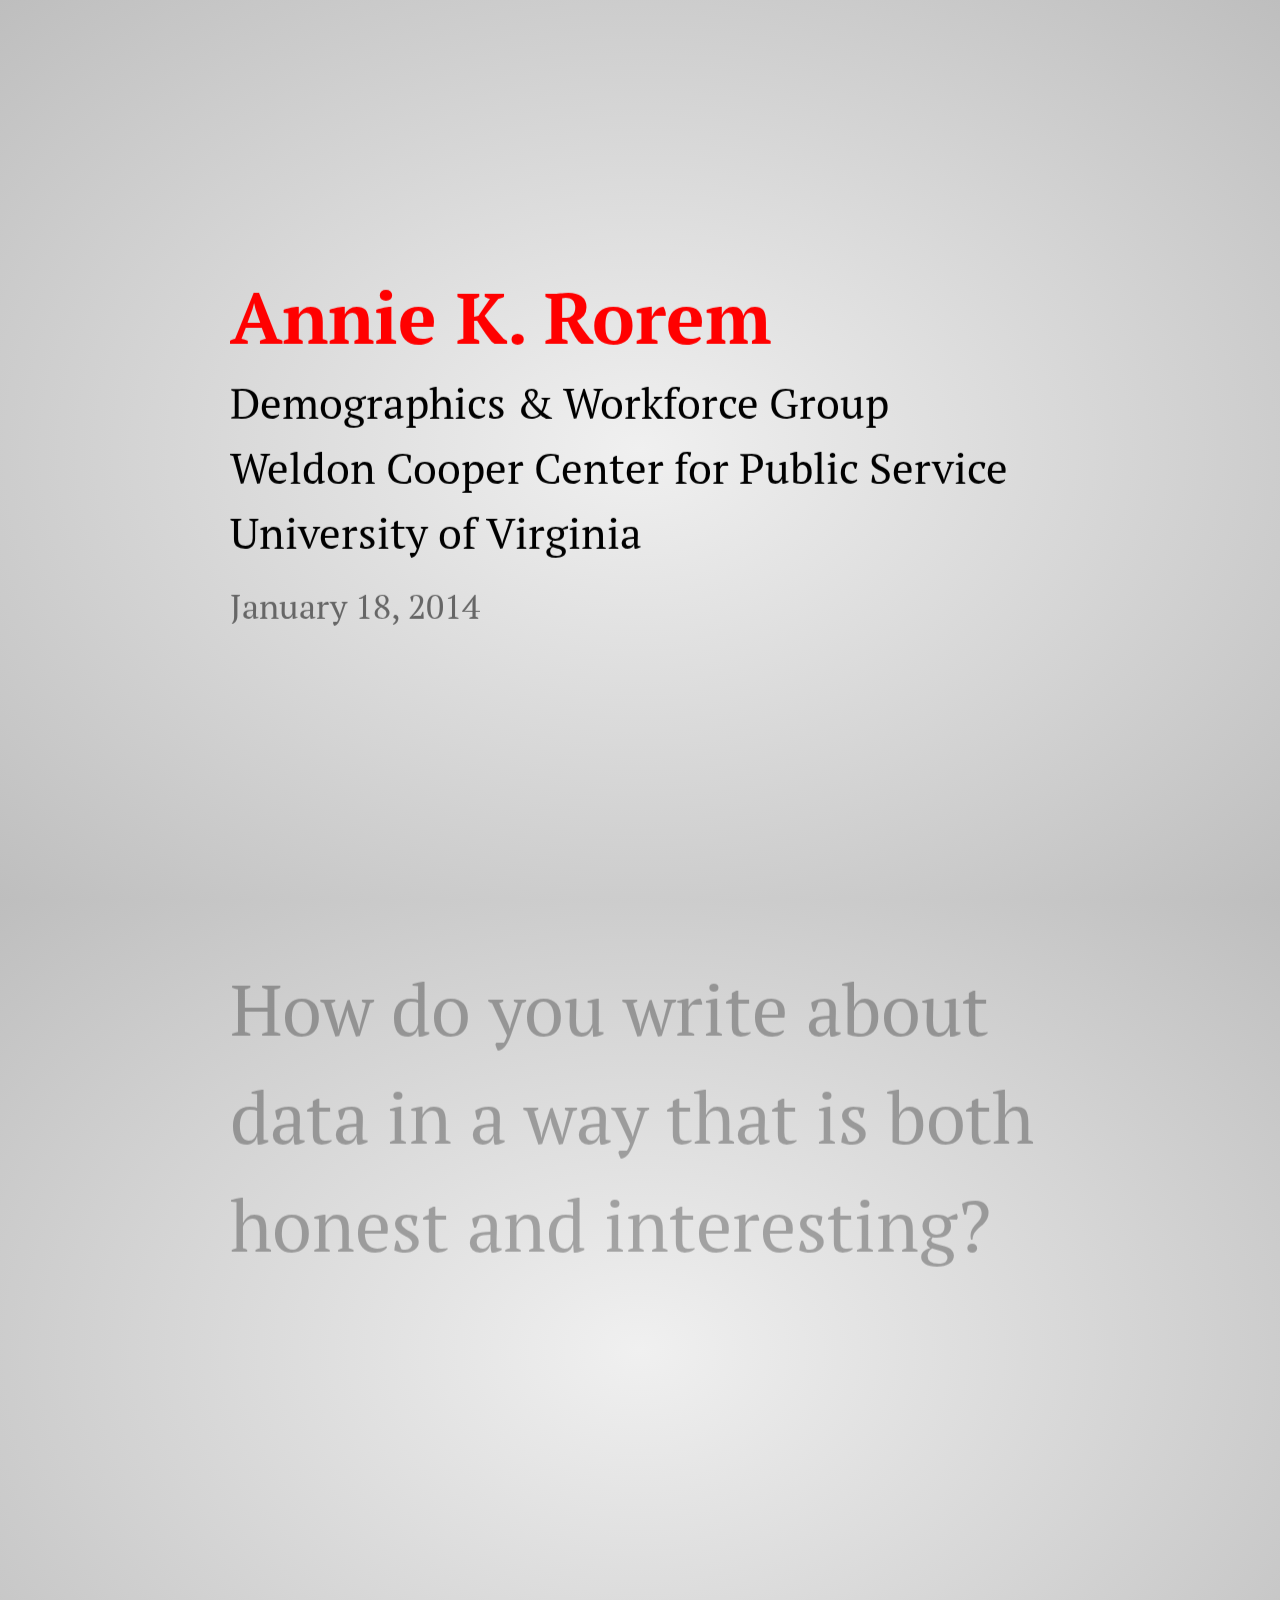
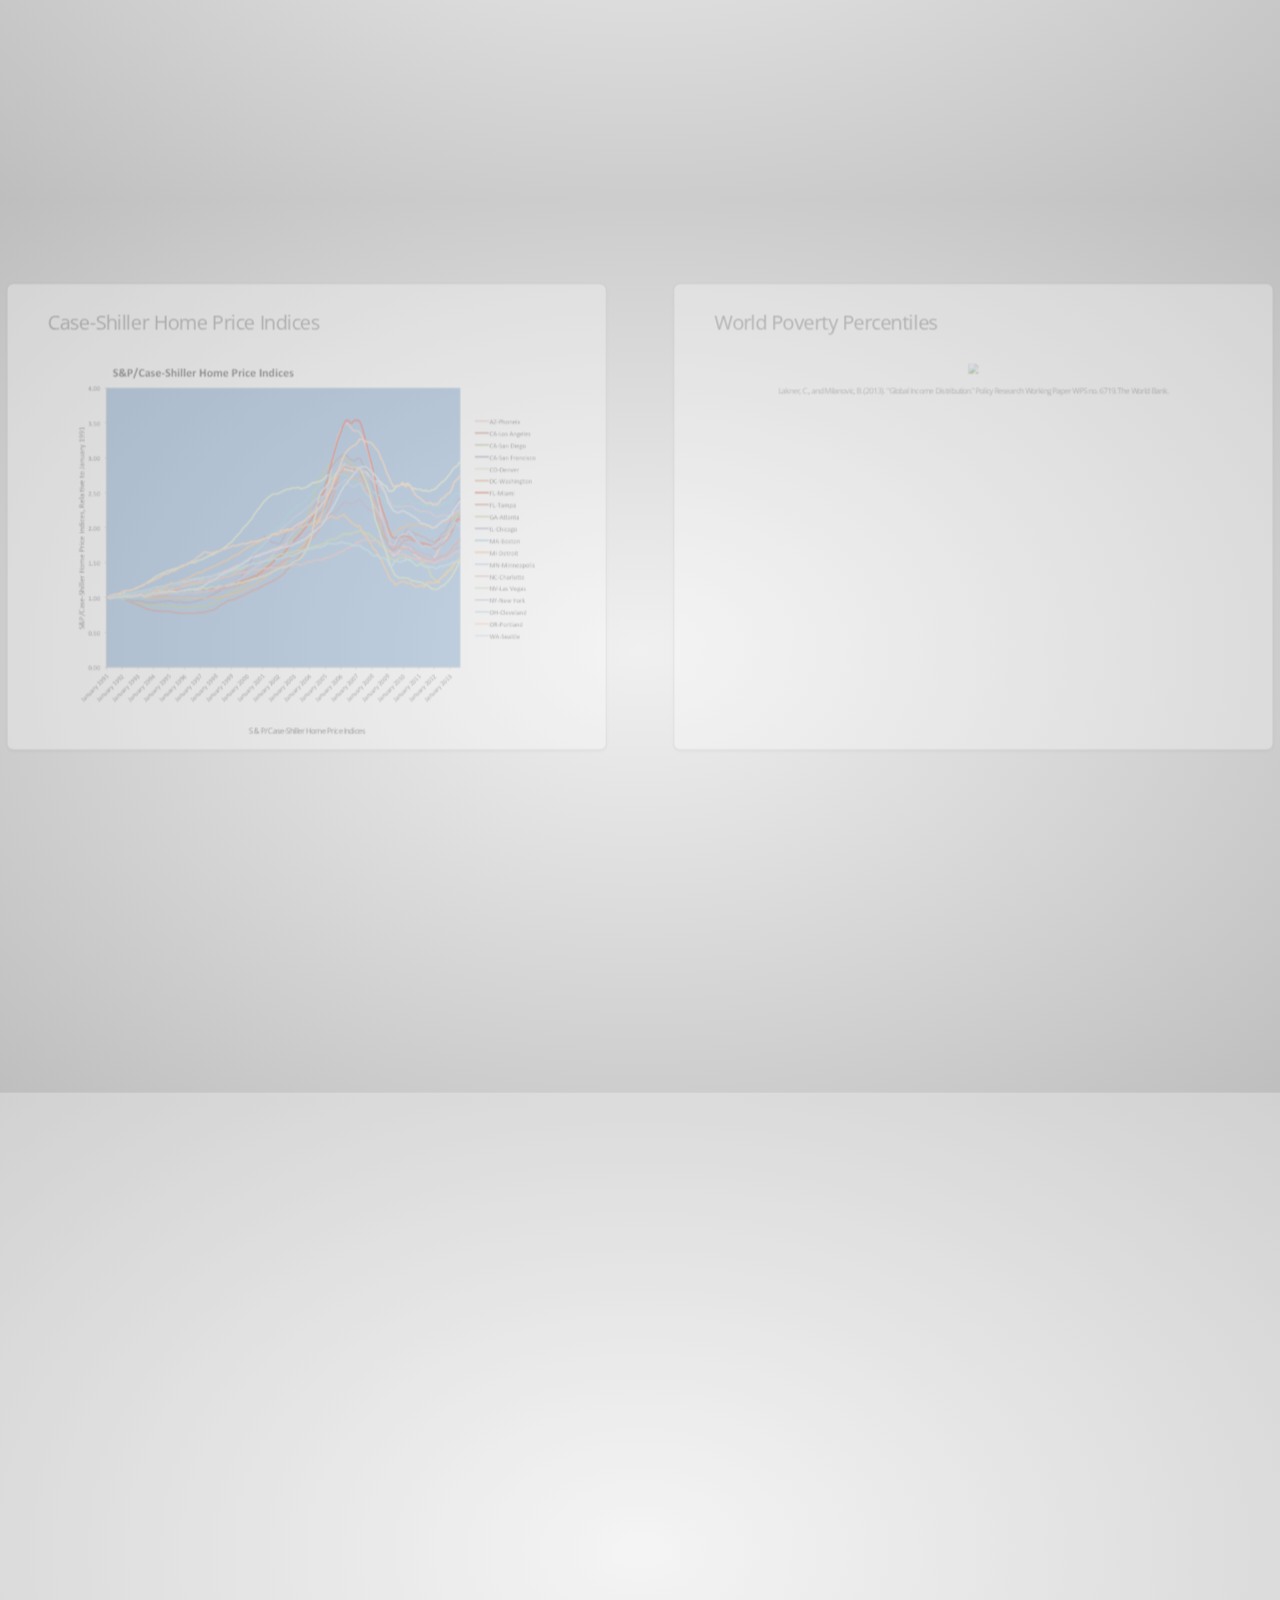
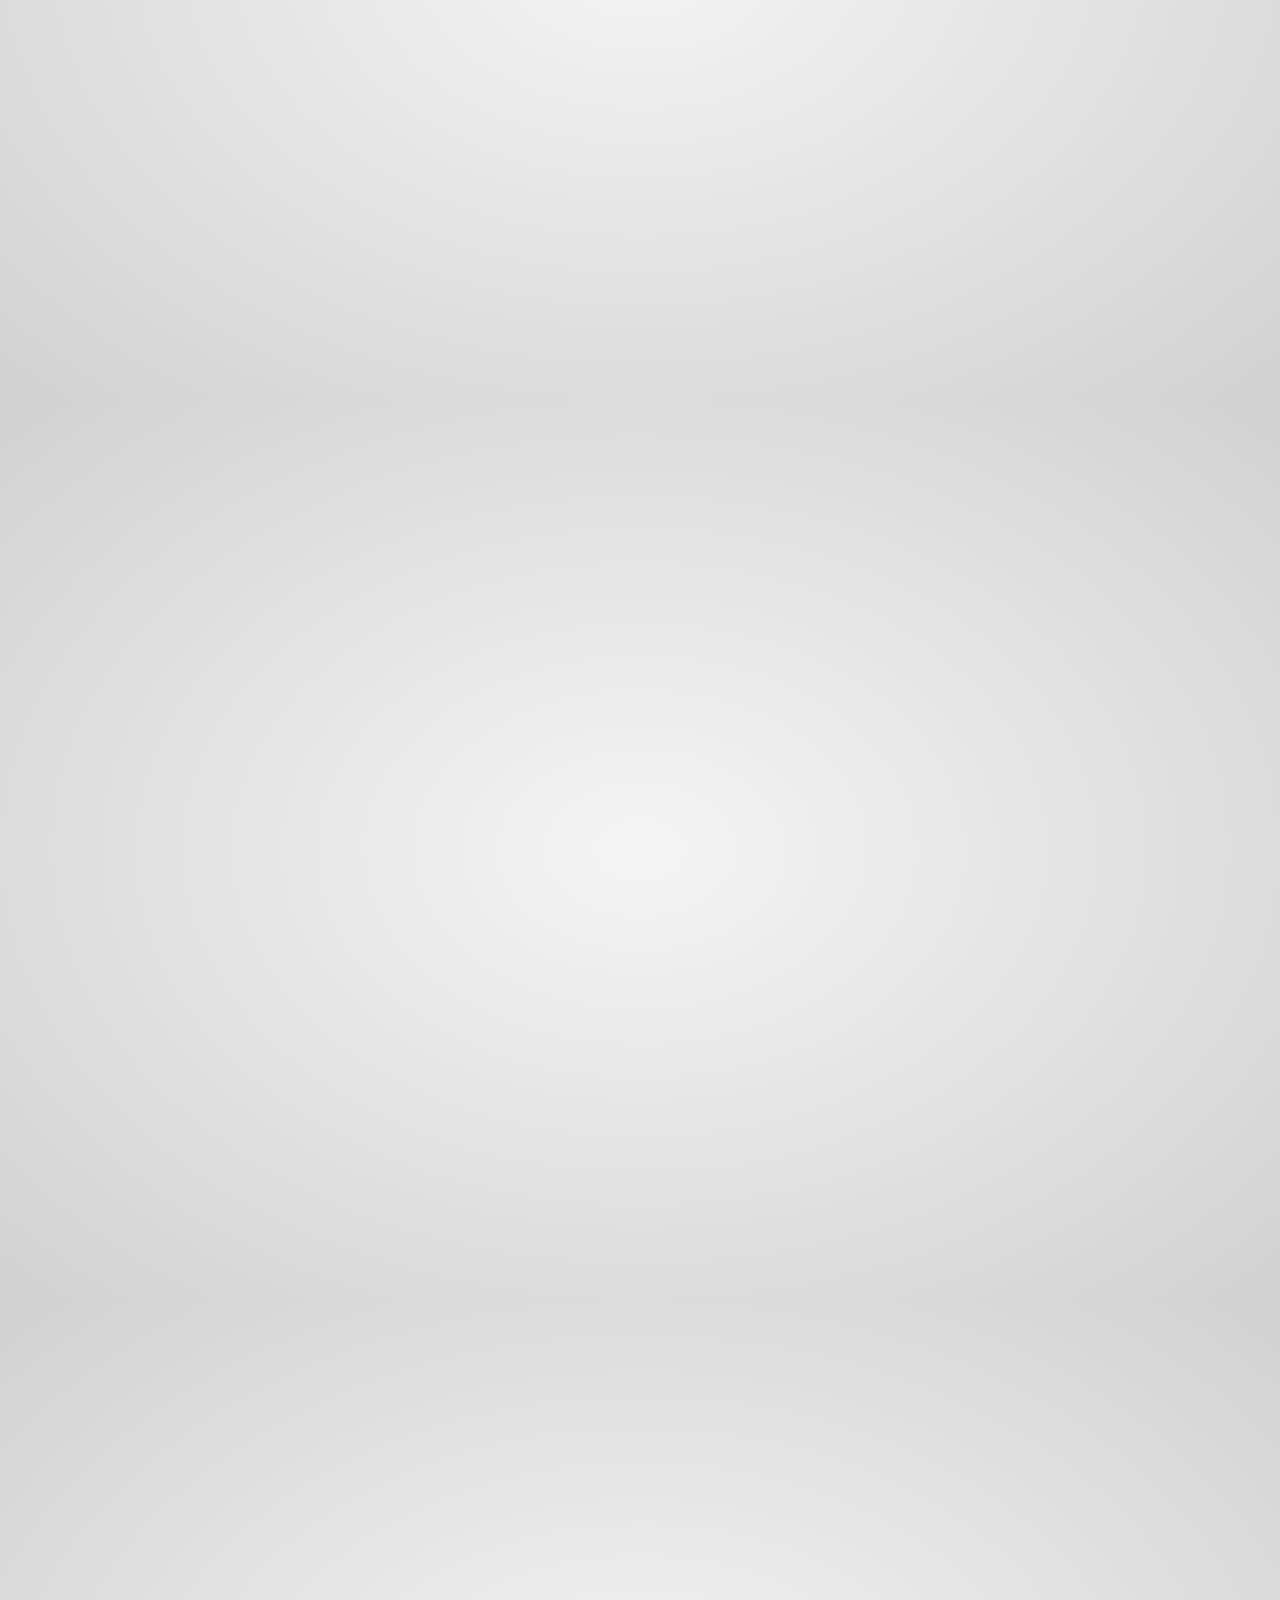
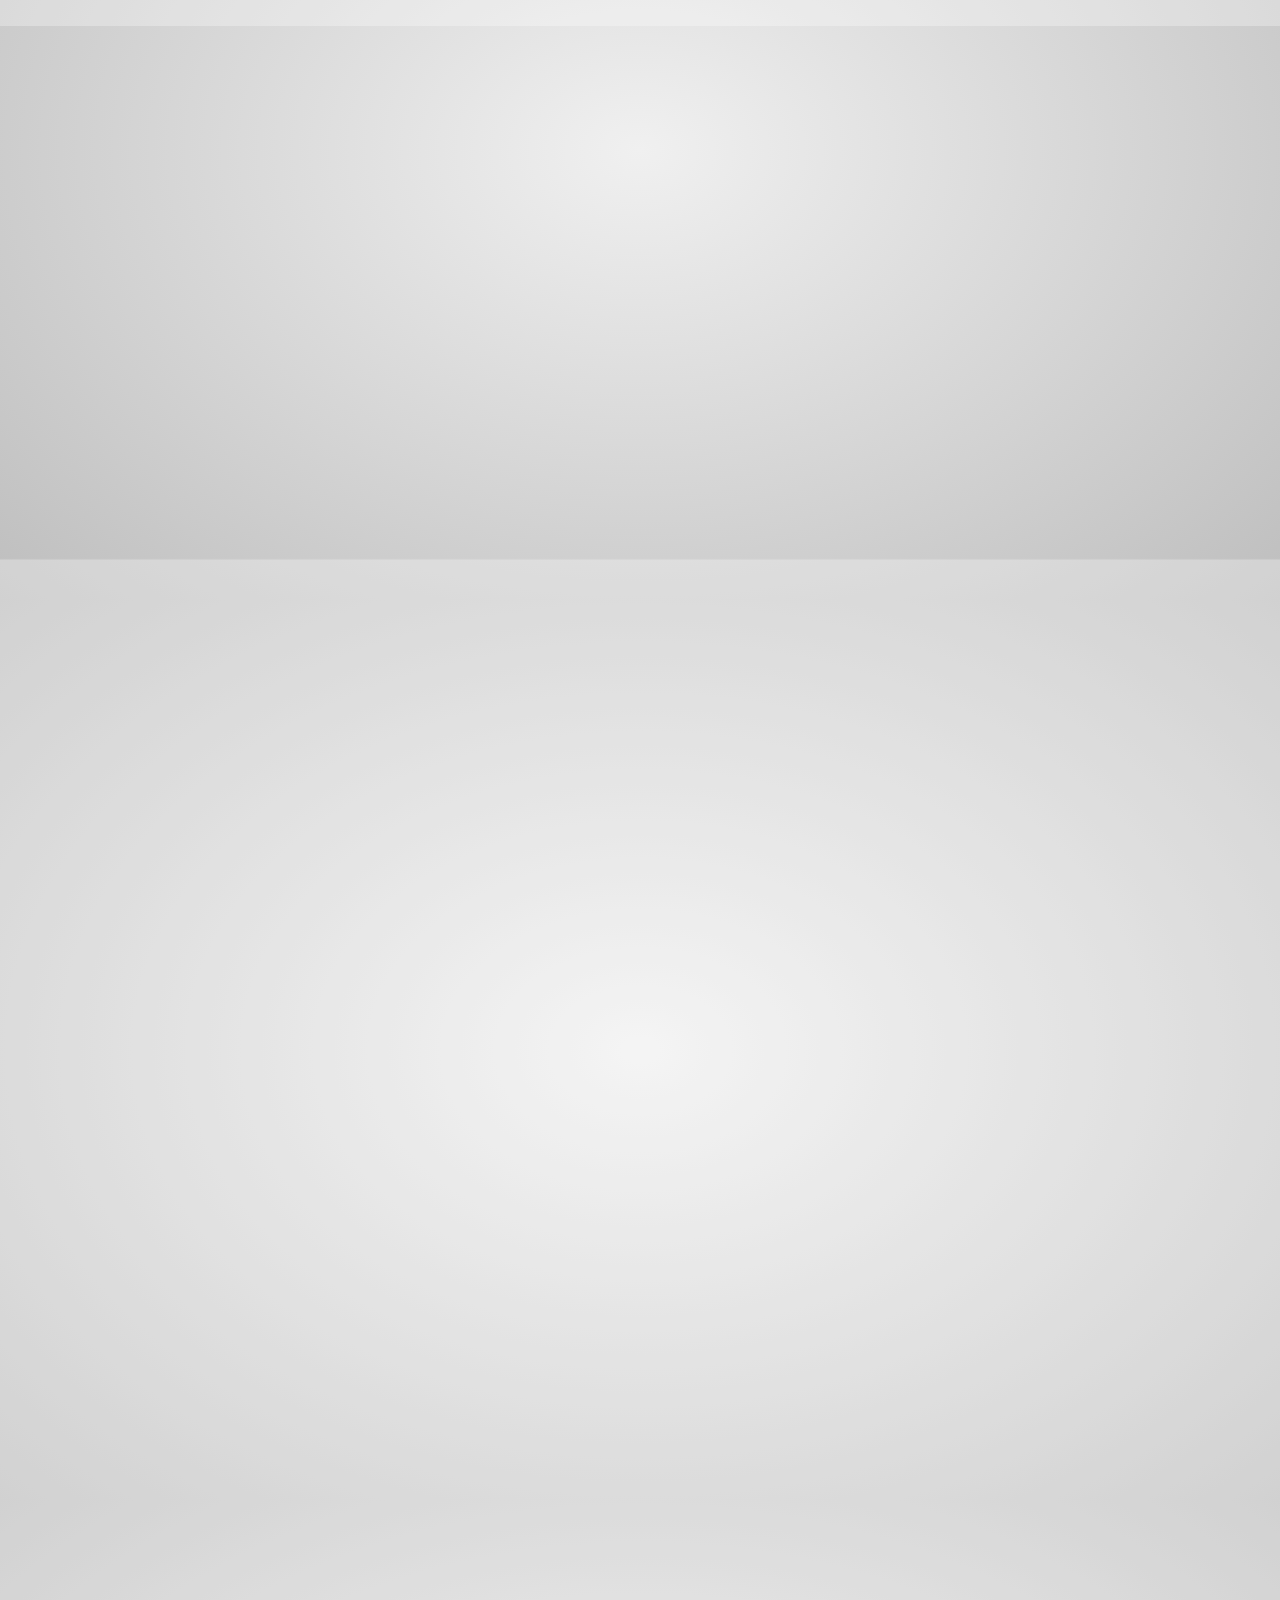
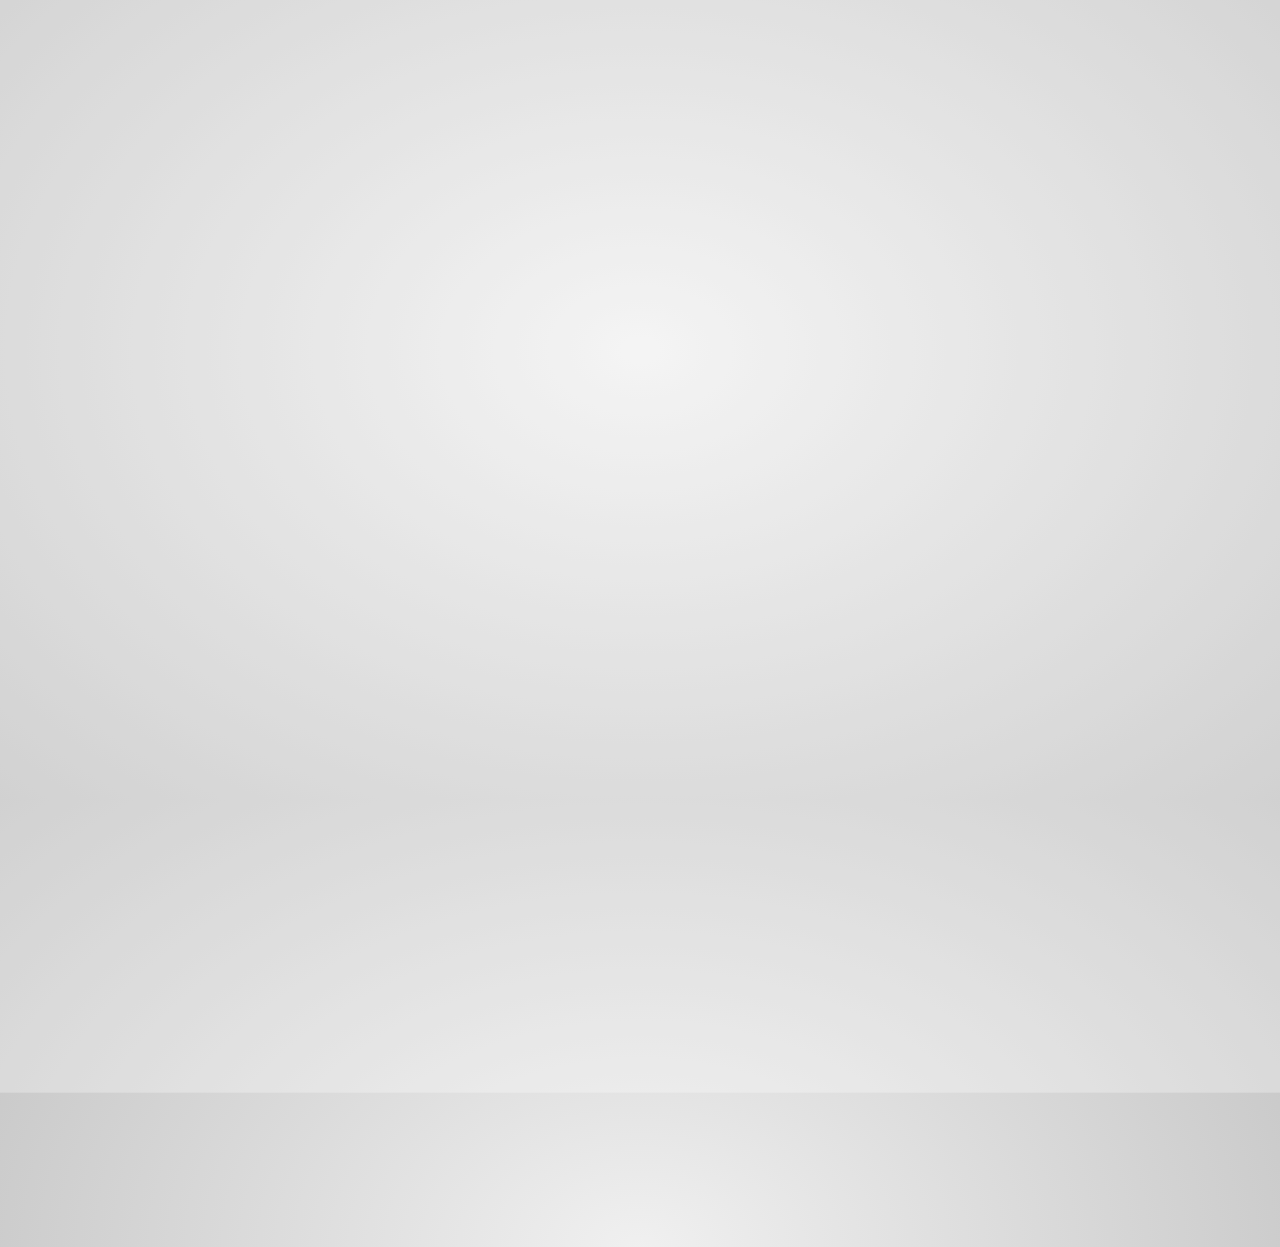
==== presentation/njc.html @ 72db0d11 "initial" ====
<!doctype html>

<html lang="en">
<head>
    <meta charset="utf-8" />
    <meta name="viewport" content="width=1024" />
    <meta name="apple-mobile-web-app-capable" content="yes" />
    <title></title>
    
    <meta name="description" content="" />
    <meta name="author" content="Annie Rorem" />

    <link href="http://fonts.googleapis.com/css?family=Open+Sans:regular,semibold,italic,italicsemibold|PT+Sans:400,700,400italic,700italic|PT+Serif:400,700,400italic,700italic" rel="stylesheet" />

    <link href="../css/impress-demo.css" rel="stylesheet" />
    <link href="../css/presentation-style.css" rel="stylesheet" />
    
    <link rel="shortcut icon" href="favicon.png" />
    <link rel="apple-touch-icon" href="apple-touch-icon.png" />
</head>

<body class="impress-not-supported">

<div class="fallback-message">
    <p>Your browser <b>doesn't support the features required</b> by impress.js, so you are presented with a simplified version of this presentation.</p>
    <p>For the best experience please use the latest <b>Chrome</b>, <b>Safari</b> or <b>Firefox</b> browser.</p>
</div>

<div id="impress">

    <div id="welcome" class="step" data-x="500" data-y="-4000" data-scale="1.5">

        <h1 style="font-weight: bold; color: red;">Annie K. Rorem</h1>
        <h4>Demographics & Workforce Group</h4>
        <h4>Weldon Cooper Center for Public Service</h4>
        <h4>University of Virginia</h4>

        <small>January 18, 2014</small>
    </div>

    <div id="question" class="step" data-x="500" data-y="-3000" data-scale="1.5">
        <h1>How do you write about data in a way that is both honest and interesting?</h1>
    </div>

    <div id="detroit" class="step slide" data-x="-1000" data-y="-1500">
        <h3>Detroit Empowerment Zone</h3>
        <div style="margin:0 auto; text-align:center;">
            <img src="img/detroit.png"/>
        </div>
        <p class="src"><a href="http://www.detroitmi.gov/Portals/0/docs/its/maps/gis_new/map_empowerment.pdf">"City of Detroit - GIS: Empowerment Zone"</a> as cited in <a href="http://virginiapolicyreview.com/files/2013/02/Lynch.Benjamin_VPRFallWinter.ClarkResearchFINALCDC.44-60.pdf">Clark, T. (2012). Detroit's Empowerment Zone: Evaluation of Success.  Virginia Policy Review, VI(I)</a></p>
    </div>

    <div id="case-shiller" class="step slide" data-x="000" data-y="-1500">
        <h3>Case-Shiller Home Price Indices</h3>
        <div style="margin:0 auto; text-align:center">
            <img src="img/Slide1.png"/>
        </div>
        <p class="src"><a href="http://research.stlouisfed.org/fred2/categories/32261?t=s%26p+dow+jones+indices+llc&ob=pv&od=desc">S & P/ Case-Shiller Home Price Indices</a></p>
    </div>

    <div id="world-poverty-percentiles" class="step slide" data-x="1000" data-y="-1500">
        <h3>World Poverty Percentiles</h3>
        <div style="margin:0 auto; text-align: center;">
            <img src="http://www.washingtonpost.com/blogs/wonkblog/files/2013/08/global_domestic_inequality.png"/>
        </div>
        <p class="src">Lakner, C., and Milanovic, B. (2013). "Global Income Distribution." Policy Research Working Paper WPS no. 6719. The World Bank.</p>
    </div>

    <div class="step slide" data-x="2000" data-y="-1500">
        <h3></h3>
        <div style="margin:0 auto; text-align: center;">
            <img src=""/>
        </div>
    </div>

    <div id="poverty" class="step" data-x="500" data-y="1000" data-scale="4">
        <iframe src="http://www.nytimes.com/newsgraphics/2014/01/05/poverty-map"></iframe>
    </div>

    <div id="congressional-dot-map" class="step" data-x="500" data-y="5000" data-scale="4">
        <iframe src="http://demographics.coopercenter.org/DotMap/congress.html"></iframe>
    </div>

    <div id="overview" class="step" data-x="500" data-y="1000" data-scale="15">
    </div>

</div>

<div class="hint">
    <p>Use a spacebar or arrow keys to navigate</p>
</div>
<script>
if ("ontouchstart" in document.documentElement) { 
    document.querySelector(".hint").innerHTML = "<p>Tap on the left or right to navigate</p>";
}
</script>

<script src="../js/vendor/impress.js"></script>
<script>impress().init();</script>

</body>
</html>
---- css/impress-demo.css ----
/*
    So you like the style of impress.js demo?
    Or maybe you are just curious how it was done?

    You couldn't find a better place to find out!

    Welcome to the stylesheet impress.js demo presentation.

    Please remember that it is not meant to be a part of impress.js and is
    not required by impress.js.
    I expect that anyone creating a presentation for impress.js would create
    their own set of styles.

    But feel free to read through it and learn how to get the most of what
    impress.js provides.

    And let me be your guide.

    Shall we begin?
*/


/*
    We start with a good ol' reset.
    That's the one by Eric Meyer http://meyerweb.com/eric/tools/css/reset/

    You can probably argue if it is needed here, or not, but for sure it
    doesn't do any harm and gives us a fresh start.
*/

html, body, div, span, applet, object, iframe,
h1, h2, h3, h4, h5, h6, p, blockquote, pre,
a, abbr, acronym, address, big, cite, code,
del, dfn, em, img, ins, kbd, q, s, samp,
small, strike, strong, sub, sup, tt, var,
b, u, i, center,
dl, dt, dd, ol, ul, li,
fieldset, form, label, legend,
table, caption, tbody, tfoot, thead, tr, th, td,
article, aside, canvas, details, embed,
figure, figcaption, footer, header, hgroup,
menu, nav, output, ruby, section, summary,
time, mark, audio, video {
    margin: 0;
    padding: 0;
    border: 0;
    font-size: 100%;
    font: inherit;
    vertical-align: baseline;
}

/* HTML5 display-role reset for older browsers */
article, aside, details, figcaption, figure,
footer, header, hgroup, menu, nav, section {
    display: block;
}
body {
    line-height: 1;
}
ol, ul {
    list-style: none;
}
blockquote, q {
    quotes: none;
}
blockquote:before, blockquote:after,
q:before, q:after {
    content: '';
    content: none;
}

table {
    border-collapse: collapse;
    border-spacing: 0;
}

/*
    Now here is when interesting things start to appear.

    We set up <body> styles with default font and nice gradient in the background.
    And yes, there is a lot of repetition there because of -prefixes but we don't
    want to leave anybody behind.
*/
body {
    font-family: 'PT Sans', sans-serif;
    min-height: 740px;

    background: rgb(215, 215, 215);
    background: -webkit-gradient(radial, 50% 50%, 0, 50% 50%, 500, from(rgb(240, 240, 240)), to(rgb(190, 190, 190)));
    background: -webkit-radial-gradient(rgb(240, 240, 240), rgb(190, 190, 190));
    background:    -moz-radial-gradient(rgb(240, 240, 240), rgb(190, 190, 190));
    background:     -ms-radial-gradient(rgb(240, 240, 240), rgb(190, 190, 190));
    background:      -o-radial-gradient(rgb(240, 240, 240), rgb(190, 190, 190));
    background:         radial-gradient(rgb(240, 240, 240), rgb(190, 190, 190));
}

/*
    Now let's bring some text styles back ...
*/
b, strong { font-weight: bold }
i, em { font-style: italic }

/*
    ... and give links a nice look.
*/
a {
    color: inherit;
    text-decoration: none;
    padding: 0 0.1em;
    background: rgba(255,255,255,0.5);
    text-shadow: -1px -1px 2px rgba(100,100,100,0.9);
    border-radius: 0.2em;

    -webkit-transition: 0.5s;
    -moz-transition:    0.5s;
    -ms-transition:     0.5s;
    -o-transition:      0.5s;
    transition:         0.5s;
}

a:hover,
a:focus {
    background: rgba(255,255,255,1);
    text-shadow: -1px -1px 2px rgba(100,100,100,0.5);
}

/*
    Because the main point behind the impress.js demo is to demo impress.js
    we display a fallback message for users with browsers that don't support
    all the features required by it.

    All of the content will be still fully accessible for them, but I want
    them to know that they are missing something - that's what the demo is
    about, isn't it?

    And then we hide the message, when support is detected in the browser.
*/

.fallback-message {
    font-family: sans-serif;
    line-height: 1.3;

    width: 780px;
    padding: 10px 10px 0;
    margin: 20px auto;

    border: 1px solid #E4C652;
    border-radius: 10px;
    background: #EEDC94;
}

.fallback-message p {
    margin-bottom: 10px;
}

.impress-supported .fallback-message {
    display: none;
}

/*
    Now let's style the presentation steps.

    We start with basics to make sure it displays correctly in everywhere ...
*/

.step {
    position: relative;
    width: 900px;
    padding: 40px;
    margin: 20px auto;

    -webkit-box-sizing: border-box;
    -moz-box-sizing:    border-box;
    -ms-box-sizing:     border-box;
    -o-box-sizing:      border-box;
    box-sizing:         border-box;

    font-family: 'PT Serif', georgia, serif;
    font-size: 48px;
    line-height: 1.5;
}

/*
    ... and we enhance the styles for impress.js.

    Basically we remove the margin and make inactive steps a little bit transparent.
*/
.impress-enabled .step {
    margin: 0;
    opacity: 0.3;

    -webkit-transition: opacity 1s;
    -moz-transition:    opacity 1s;
    -ms-transition:     opacity 1s;
    -o-transition:      opacity 1s;
    transition:         opacity 1s;
}

.impress-enabled .step.active { opacity: 1 }

/*
    These 'slide' step styles were heavily inspired by HTML5 Slides:
    http://html5slides.googlecode.com/svn/trunk/styles.css

    ;)

    They cover everything what you see on first three steps of the demo.
*/
.slide {
    display: block;

    width: 900px;
    height: 700px;
    padding: 40px 60px;

    background-color: white;
    border: 1px solid rgba(0, 0, 0, .3);
    border-radius: 10px;
    box-shadow: 0 2px 6px rgba(0, 0, 0, .1);

    color: rgb(102, 102, 102);
    /*text-shadow: 0 2px 2px rgba(0, 0, 0, .1);*/

    font-family: 'Open Sans', Arial, sans-serif;
    font-size: 30px;
    line-height: 36px;
    letter-spacing: -1px;
}

.slide q {
    display: block;
    font-size: 50px;
    line-height: 72px;

    margin-top: 100px;
}

.slide q strong {
    white-space: nowrap;
}

/*
    And now we start to style each step separately.

    I agree that this may be not the most efficient, object-oriented and
    scalable way of styling, but most of steps have quite a custom look
    and typography tricks here and there, so they had to be styled separately.

    First is the title step with a big <h1> (no room for padding) and some
    3D positioning along Z axis.
*/

#title {
    padding: 0;
}

#title .try {
    font-size: 64px;
    position: absolute;
    top: -0.5em;
    left: 1.5em;

    -webkit-transform: translateZ(20px);
    -moz-transform:    translateZ(20px);
    -ms-transform:     translateZ(20px);
    -o-transform:      translateZ(20px);
    transform:         translateZ(20px);
}

#title h1 {
    font-size: 190px;

    -webkit-transform: translateZ(50px);
    -moz-transform:    translateZ(50px);
    -ms-transform:     translateZ(50px);
    -o-transform:      translateZ(50px);
    transform:         translateZ(50px);
}

#title .footnote {
    font-size: 32px;
}

/*
    Second step is nothing special, just a text with a link, so it doesn't need
    any special styling.

    Let's move to 'big thoughts' with centered text and custom font sizes.
*/
#big {
    width: 600px;
    text-align: center;
    font-size: 60px;
    line-height: 1;
}

#big b {
    display: block;
    font-size: 250px;
    line-height: 250px;
}

#big .thoughts {
    font-size: 90px;
    line-height: 150px;
}

/*
    'Tiny ideas' just need some tiny styling.
*/
#tiny {
    width: 500px;
    text-align: center;
}

/*
    This step has some animated text ...
*/
#ing { width: 500px }

/*
    ... so we define display to `inline-block` to enable transforms and
    transition duration to 0.5s ...
*/
#ing b {
    display: inline-block;
    -webkit-transition: 0.5s;
    -moz-transition:    0.5s;
    -ms-transition:     0.5s;
    -o-transition:      0.5s;
    transition:         0.5s;
}

/*
    ... and we want 'positioning` word to move up a bit when the step gets
    `present` class ...
*/
#ing.present .positioning {
    -webkit-transform: translateY(-10px);
    -moz-transform:    translateY(-10px);
    -ms-transform:     translateY(-10px);
    -o-transform:      translateY(-10px);
    transform:         translateY(-10px);
}

/*
    ... 'rotating' to rotate a quarter of a second later ...
*/
#ing.present .rotating {
    -webkit-transform: rotate(-10deg);
    -moz-transform:    rotate(-10deg);
    -ms-transform:     rotate(-10deg);
    -o-transform:      rotate(-10deg);
    transform:         rotate(-10deg);

    -webkit-transition-delay: 0.25s;
    -moz-transition-delay:    0.25s;
    -ms-transition-delay:     0.25s;
    -o-transition-delay:      0.25s;
    transition-delay:         0.25s;
}

/*
    ... and 'scaling' to scale down after another quarter of a second.
*/
#ing.present .scaling {
    -webkit-transform: scale(0.7);
    -moz-transform:    scale(0.7);
    -ms-transform:     scale(0.7);
    -o-transform:      scale(0.7);
    transform:         scale(0.7);

    -webkit-transition-delay: 0.5s;
    -moz-transition-delay:    0.5s;
    -ms-transition-delay:     0.5s;
    -o-transition-delay:      0.5s;
    transition-delay:         0.5s;
}

/*
    The 'imagination' step is again some boring font-sizing.
*/

#imagination {
    width: 600px;
}

#imagination .imagination {
    font-size: 78px;
}

/*
    There is nothing really special about 'use the source, Luke' step, too,
    except maybe of the Yoda background.

    As you can see below I've 'hard-coded' it in data URL.
    That's not the best way to serve images, but because that's just this one
    I decided it will be OK to have it this way.

    Just make sure you don't blindly copy this approach.
*/
#source {
    width: 700px;
    padding-bottom: 300px;

    /* Yoda Icon :: Pixel Art from Star Wars http://www.pixeljoint.com/pixelart/1423.htm */
    background-image: url([data-uri]);
    background-position: bottom right;
    background-repeat: no-repeat;
}

#source q {
    font-size: 60px;
}

/*
    And the "it's in 3D" step again brings some 3D typography - just for fun.

    Because we want to position <span> elements in 3D we set transform-style to
    `preserve-3d` on the paragraph.
    It is not needed by webkit browsers, but it is in Firefox. It's hard to say
    which behaviour is correct as 3D transforms spec is not very clear about it.
*/
#its-in-3d p {
    -webkit-transform-style: preserve-3d;
    -moz-transform-style:    preserve-3d; /* Y U need this Firefox?! */
    -ms-transform-style:     preserve-3d;
    -o-transform-style:      preserve-3d;
    transform-style:         preserve-3d;
}

/*
    Below we position each word separately along Z axis and we want it to transition
    to default position in 0.5s when the step gets `present` class.

    Quite a simple idea, but lot's of styles and prefixes.
*/
#its-in-3d span,
#its-in-3d b {
    display: inline-block;
    -webkit-transform: translateZ(40px);
    -moz-transform:    translateZ(40px);
    -ms-transform:     translateZ(40px);
    -o-transform:      translateZ(40px);
     transform:        translateZ(40px);

    -webkit-transition: 0.5s;
    -moz-transition:    0.5s;
    -ms-transition:     0.5s;
    -o-transition:      0.5s;
    transition:         0.5s;
}

#its-in-3d .have {
    -webkit-transform: translateZ(-40px);
    -moz-transform:    translateZ(-40px);
    -ms-transform:     translateZ(-40px);
    -o-transform:      translateZ(-40px);
    transform:         translateZ(-40px);
}

#its-in-3d .you {
    -webkit-transform: translateZ(20px);
    -moz-transform:    translateZ(20px);
    -ms-transform:     translateZ(20px);
    -o-transform:      translateZ(20px);
    transform:         translateZ(20px);
}

#its-in-3d .noticed {
    -webkit-transform: translateZ(-40px);
    -moz-transform:    translateZ(-40px);
    -ms-transform:     translateZ(-40px);
    -o-transform:      translateZ(-40px);
    transform:         translateZ(-40px);
}

#its-in-3d .its {
    -webkit-transform: translateZ(60px);
    -moz-transform:    translateZ(60px);
    -ms-transform:     translateZ(60px);
    -o-transform:      translateZ(60px);
    transform:         translateZ(60px);
}

#its-in-3d .in {
    -webkit-transform: translateZ(-10px);
    -moz-transform:    translateZ(-10px);
    -ms-transform:     translateZ(-10px);
    -o-transform:      translateZ(-10px);
    transform:         translateZ(-10px);
}

#its-in-3d .footnote {
    font-size: 32px;

    -webkit-transform: translateZ(-10px);
    -moz-transform:    translateZ(-10px);
    -ms-transform:     translateZ(-10px);
    -o-transform:      translateZ(-10px);
    transform:         translateZ(-10px);
}

#its-in-3d.present span,
#its-in-3d.present b {
    -webkit-transform: translateZ(0px);
    -moz-transform:    translateZ(0px);
    -ms-transform:     translateZ(0px);
    -o-transform:      translateZ(0px);
    transform:         translateZ(0px);
}

/*
    The last step is an overview.
    There is no content in it, so we make sure it's not visible because we want
    to be able to click on other steps.

*/
#overview { display: none }

/*
    We also make other steps visible and give them a pointer cursor using the
    `impress-on-` class.
*/
.impress-on-overview .step {
    opacity: 1;
    cursor: pointer;
}


/*
    Now, when we have all the steps styled let's give users a hint how to navigate
    around the presentation.

    The best way to do this would be to use JavaScript, show a delayed hint for a
    first time users, then hide it and store a status in cookie or localStorage...

    But I wanted to have some CSS fun and avoid additional scripting...

    Let me explain it first, so maybe the transition magic will be more readable
    when you read the code.

    First of all I wanted the hint to appear only when user is idle for a while.
    You can't detect the 'idle' state in CSS, but I delayed a appearing of the
    hint by 5s using transition-delay.

    You also can't detect in CSS if the user is a first-time visitor, so I had to
    make an assumption that I'll only show the hint on the first step. And when
    the step is changed hide the hint, because I can assume that user already
    knows how to navigate.

    To summarize it - hint is shown when the user is on the first step for longer
    than 5 seconds.

    The other problem I had was caused by the fact that I wanted the hint to fade
    in and out. It can be easily achieved by transitioning the opacity property.
    But that also meant that the hint was always on the screen, even if totally
    transparent. It covered part of the screen and you couldn't correctly clicked
    through it.
    Unfortunately you cannot transition between display `block` and `none` in pure
    CSS, so I needed a way to not only fade out the hint but also move it out of
    the screen.

    I solved this problem by positioning the hint below the bottom of the screen
    with CSS transform and moving it up to show it. But I also didn't want this move
    to be visible. I wanted the hint only to fade in and out visually, so I delayed
    the fade in transition, so it starts when the hint is already in its correct
    position on the screen.

    I know, it sounds complicated ... maybe it would be easier with the code?
*/

.hint {
    /*
        We hide the hint until presentation is started and from browsers not supporting
        impress.js, as they will have a linear scrollable view ...
    */
    display: none;

    /*
        ... and give it some fixed position and nice styles.
    */
    position: fixed;
    left: 0;
    right: 0;
    bottom: 200px;

    background: rgba(0,0,0,0.5);
    color: #EEE;
    text-align: center;

    font-size: 50px;
    padding: 20px;

    z-index: 100;

    /*
        By default we don't want the hint to be visible, so we make it transparent ...
    */
    opacity: 0;

    /*
        ... and position it below the bottom of the screen (relative to it's fixed position)
    */
    -webkit-transform: translateY(400px);
    -moz-transform:    translateY(400px);
    -ms-transform:     translateY(400px);
    -o-transform:      translateY(400px);
    transform:         translateY(400px);

    /*
        Now let's imagine that the hint is visible and we want to fade it out and move out
        of the screen.

        So we define the transition on the opacity property with 1s duration and another
        transition on transform property delayed by 1s so it will happen after the fade out
        on opacity finished.

        This way user will not see the hint moving down.
    */
    -webkit-transition: opacity 1s, -webkit-transform 0.5s 1s;
    -moz-transition:    opacity 1s,    -moz-transform 0.5s 1s;
    -ms-transition:     opacity 1s,     -ms-transform 0.5s 1s;
    -o-transition:      opacity 1s,      -o-transform 0.5s 1s;
    transition:         opacity 1s,         transform 0.5s 1s;
}

/*
    Now we 'enable' the hint when presentation is initialized ...
*/
.impress-enabled .hint { display: block }

/*
    ... and we will show it when the first step (with id 'bored') is active.
*/
.impress-on-bored .hint {
    /*
        We remove the transparency and position the hint in its default fixed
        position.
    */
    opacity: 1;

    -webkit-transform: translateY(0px);
    -moz-transform:    translateY(0px);
    -ms-transform:     translateY(0px);
    -o-transform:      translateY(0px);
    transform:         translateY(0px);

    /*
        Now for fade in transition we have the oposite situation from the one
        above.

        First after 4.5s delay we animate the transform property to move the hint
        into its correct position and after that we fade it in with opacity
        transition.
    */
    -webkit-transition: opacity 1s 5s, -webkit-transform 0.5s 4.5s;
    -moz-transition:    opacity 1s 5s,    -moz-transform 0.5s 4.5s;
    -ms-transition:     opacity 1s 5s,     -ms-transform 0.5s 4.5s;
    -o-transition:      opacity 1s 5s,      -o-transform 0.5s 4.5s;
    transition:         opacity 1s 5s,         transform 0.5s 4.5s;
}

/*
    And as the last thing there is a workaround for quite strange bug.
    It happens a lot in Chrome. I don't remember if I've seen it in Firefox.

    Sometimes the element positioned in 3D (especially when it's moved back
    along Z axis) is not clickable, because it falls 'behind' the <body>
    element.

    To prevent this, I decided to make <body> non clickable by setting
    pointer-events property to `none` value.
    Value if this property is inherited, so to make everything else clickable
    I bring it back on the #impress element.

    If you want to know more about `pointer-events` here are some docs:
    https://developer.mozilla.org/en/CSS/pointer-events

    There is one very important thing to notice about this workaround - it makes
    everything 'unclickable' except what's in #impress element.

    So use it wisely ... or don't use at all.
*/
.impress-enabled          { pointer-events: none }
.impress-enabled #impress { pointer-events: auto }

/*
    There is one funny thing I just realized.

    Thanks to this workaround above everything except #impress element is invisible
    for click events. That means that the hint element is also not clickable.
    So basically all of this transforms and delayed transitions trickery was probably
    not needed at all...

    But it was fun to learn about it, wasn't it?
*/

/*
    That's all I have for you in this file.
    Thanks for reading. I hope you enjoyed it at least as much as I enjoyed writing it
    for you.
*/
---- css/presentation-style.css ----
iframe {
    width: 800px;
    height: 800px;
    background-color: white;
}

h1 {
    font-size: 1.5em;
}

h3 {
    margin-bottom: 30px;
}

h4 {
    font-size: 0.9em;
}

small {
    font-size: 0.7em;
    color: rgb(102, 102, 102);
}

.src {
    text-align:center;
    font-size: 0.4em;
    color: rgb(102, 102, 102);
}

a {
    box-shadow: none;
    text-shadow: none;
    color: black;
}
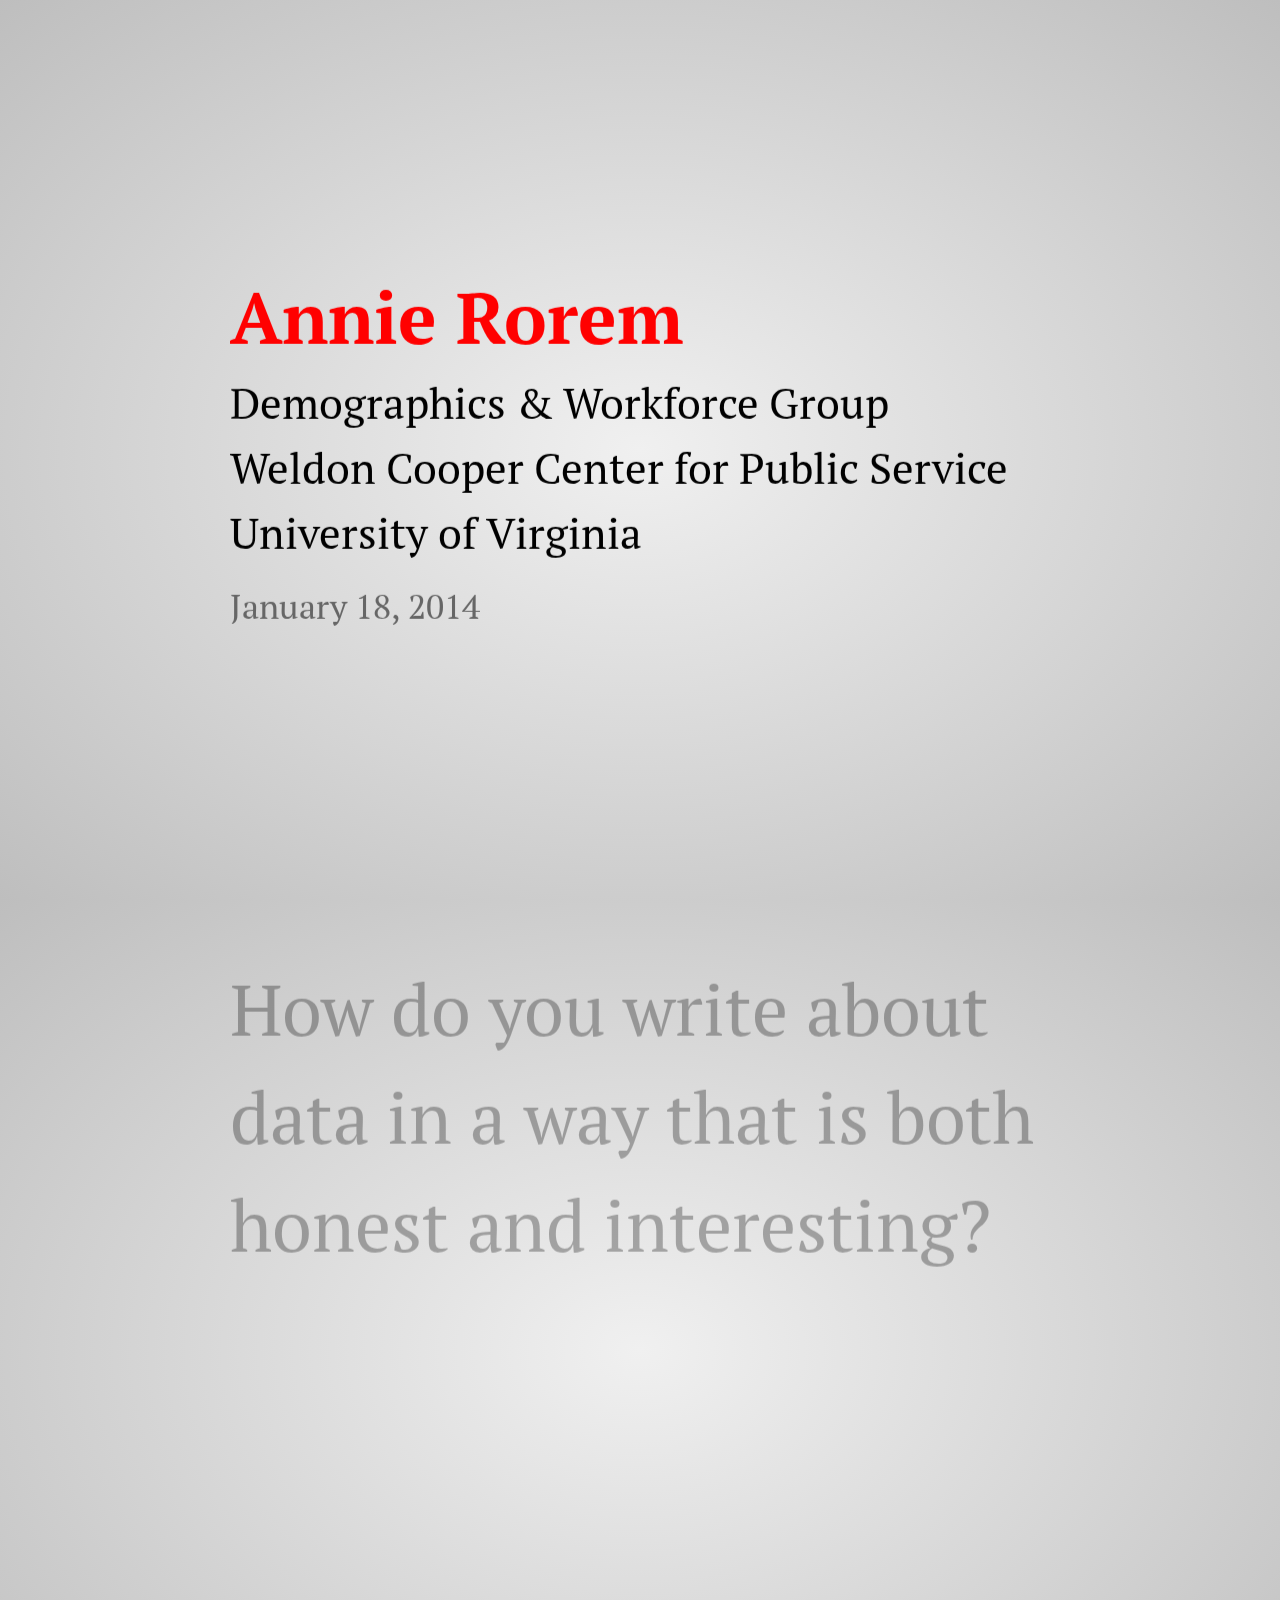
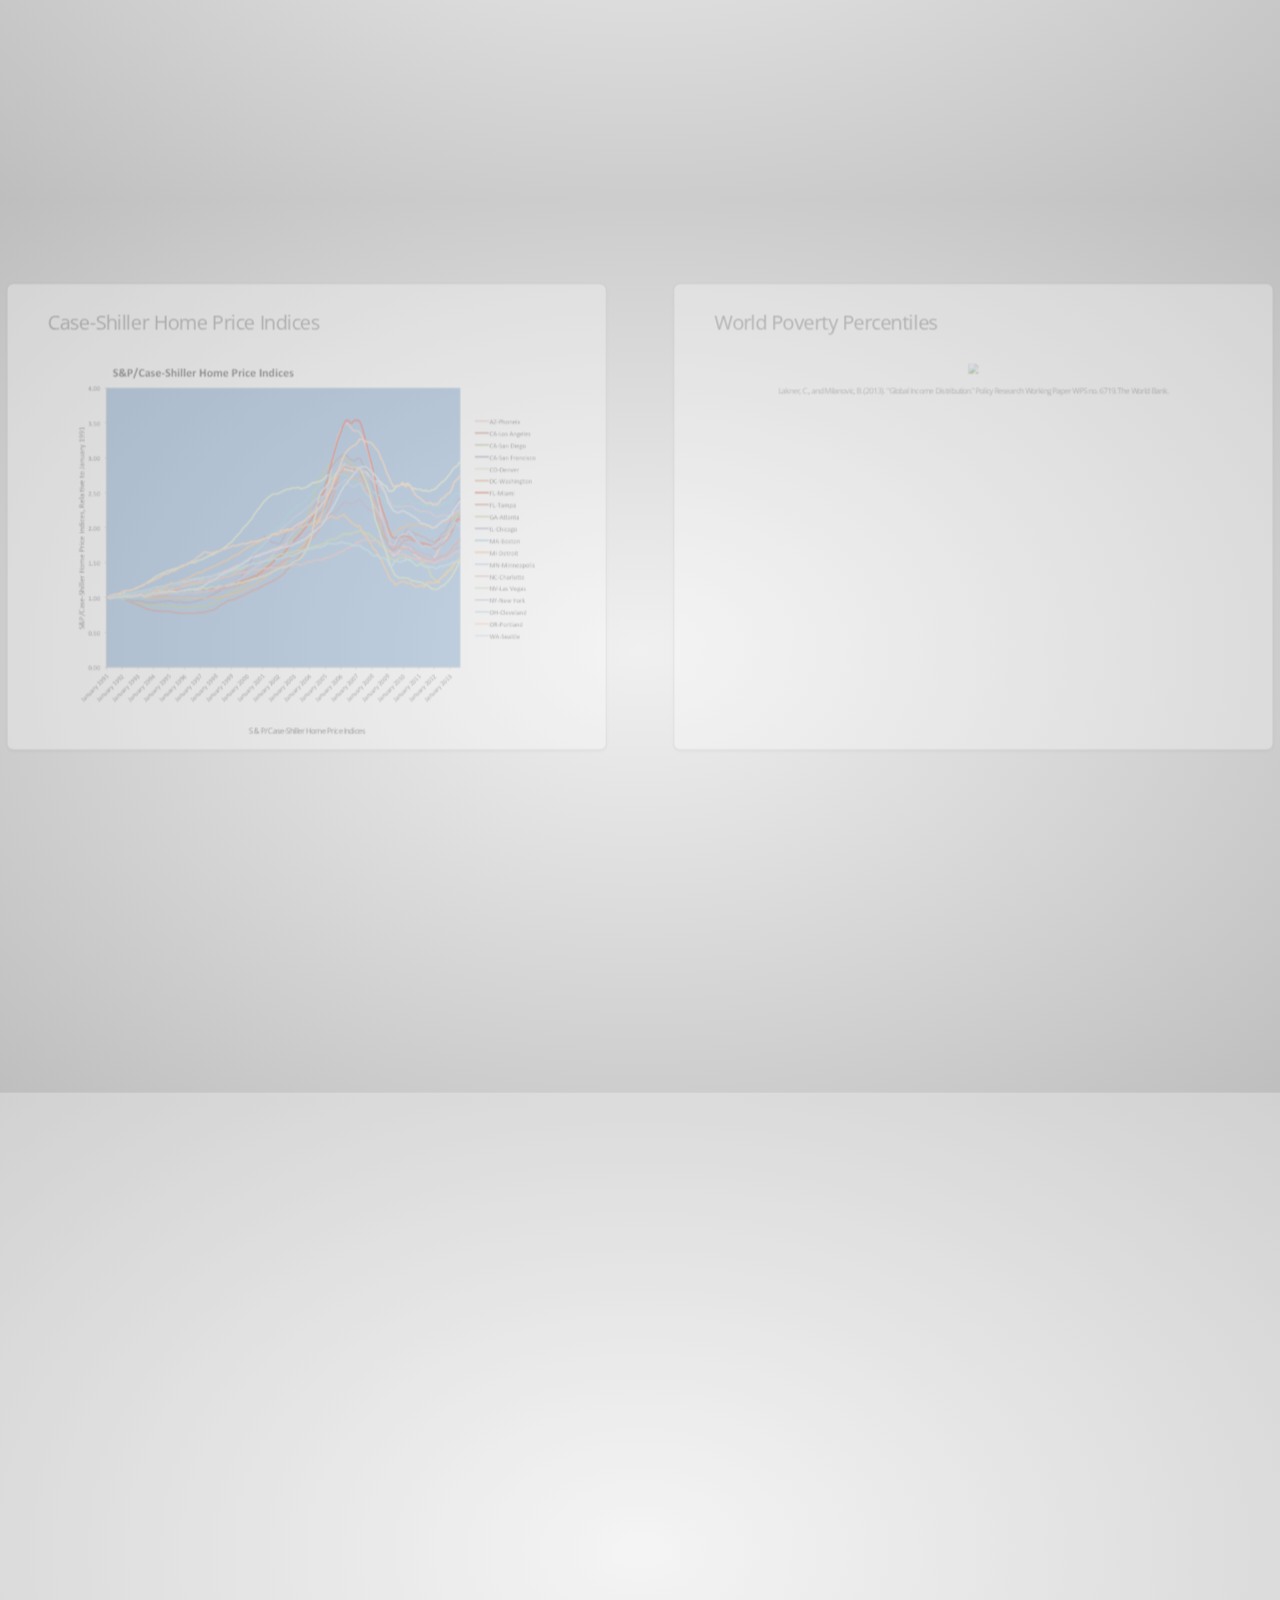
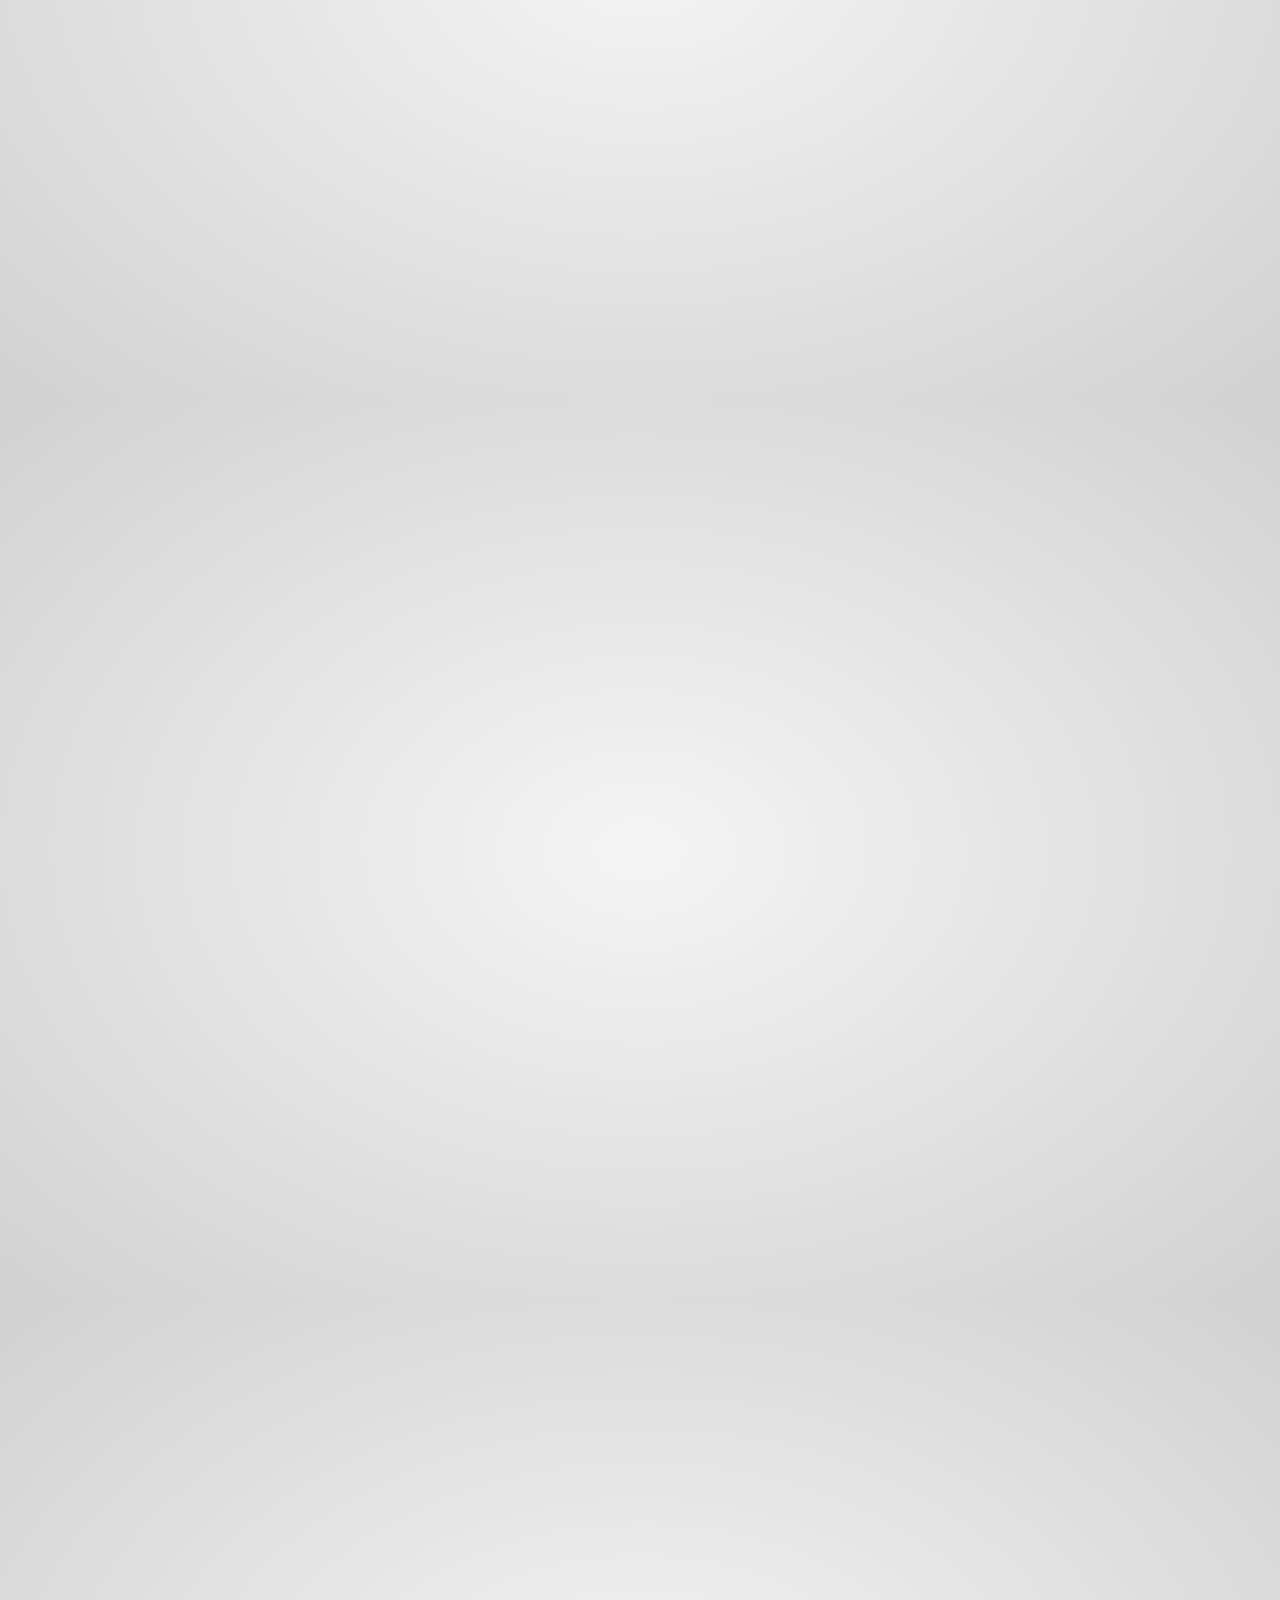
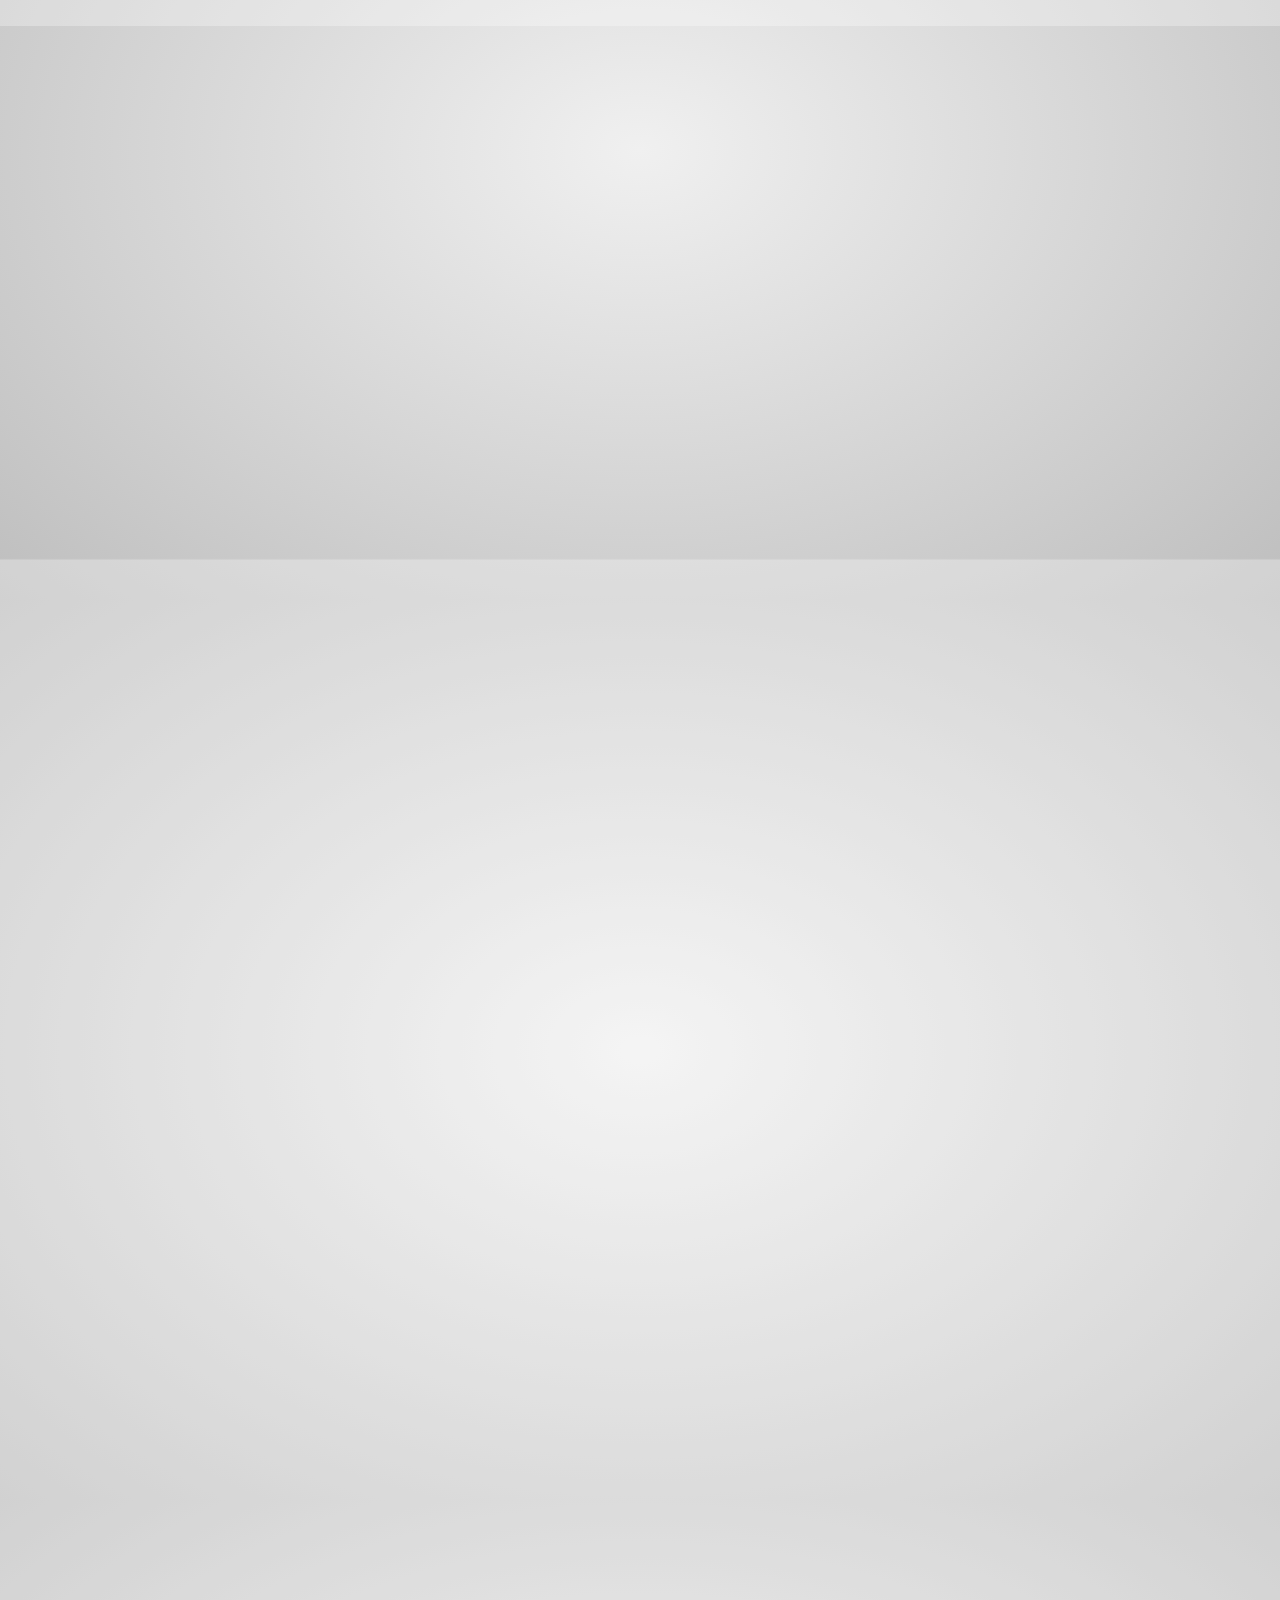
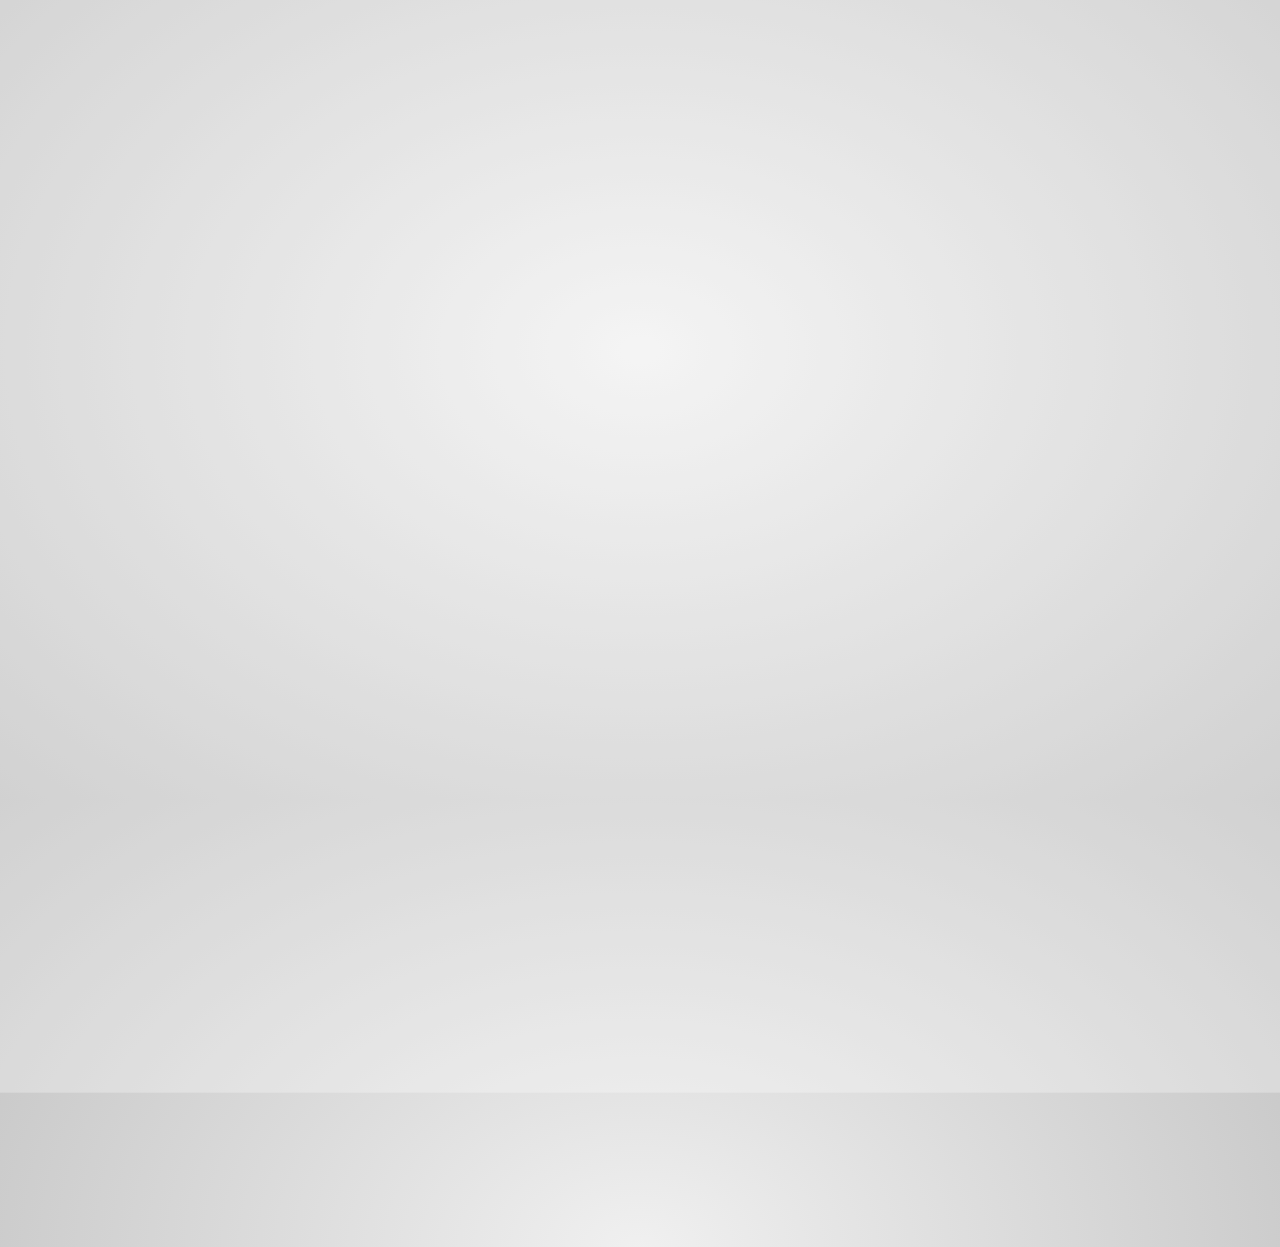
==== commit deb486e2: "removed k" ====
--- a/presentation/njc.html
+++ b/presentation/njc.html
@@ -30,7 +30,7 @@
 
     <div id="welcome" class="step" data-x="500" data-y="-4000" data-scale="1.5">
 
-        <h1 style="font-weight: bold; color: red;">Annie K. Rorem</h1>
+        <h1 style="font-weight: bold; color: red;">Annie Rorem</h1>
         <h4>Demographics & Workforce Group</h4>
         <h4>Weldon Cooper Center for Public Service</h4>
         <h4>University of Virginia</h4>
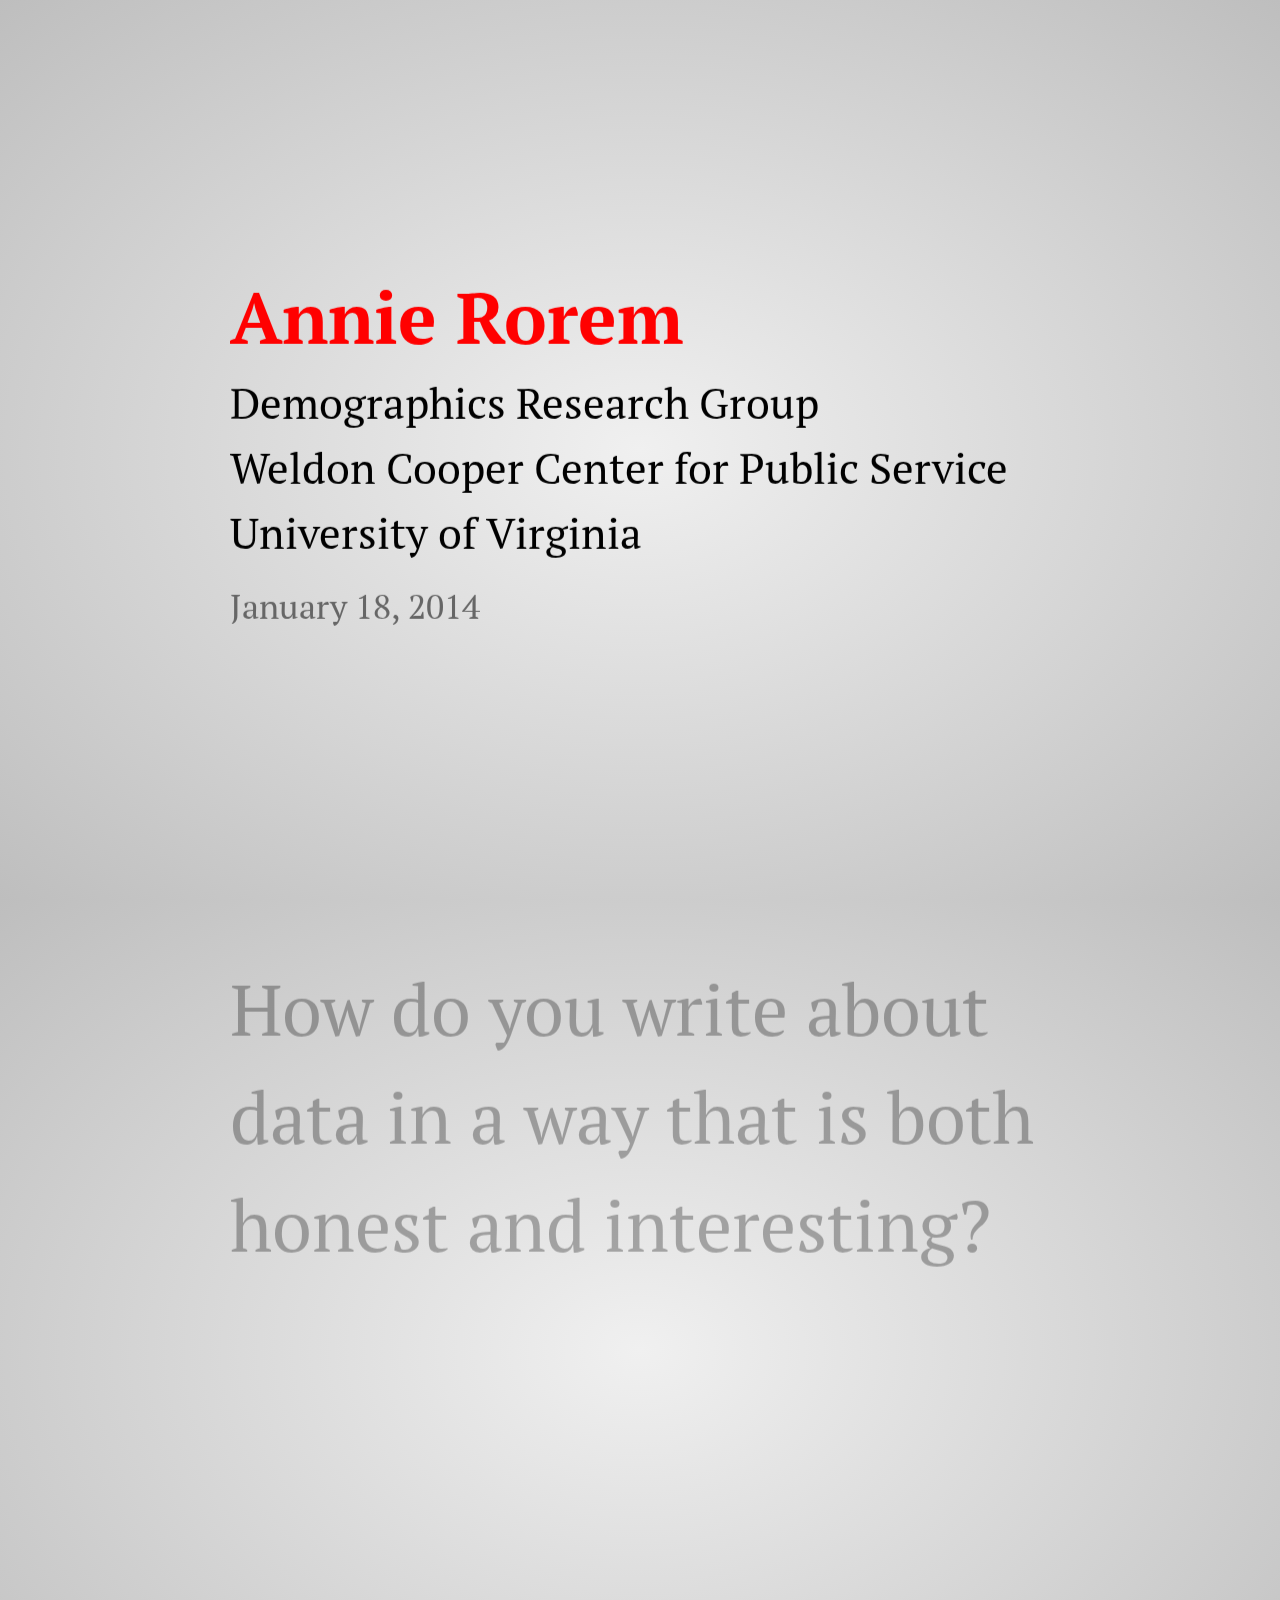
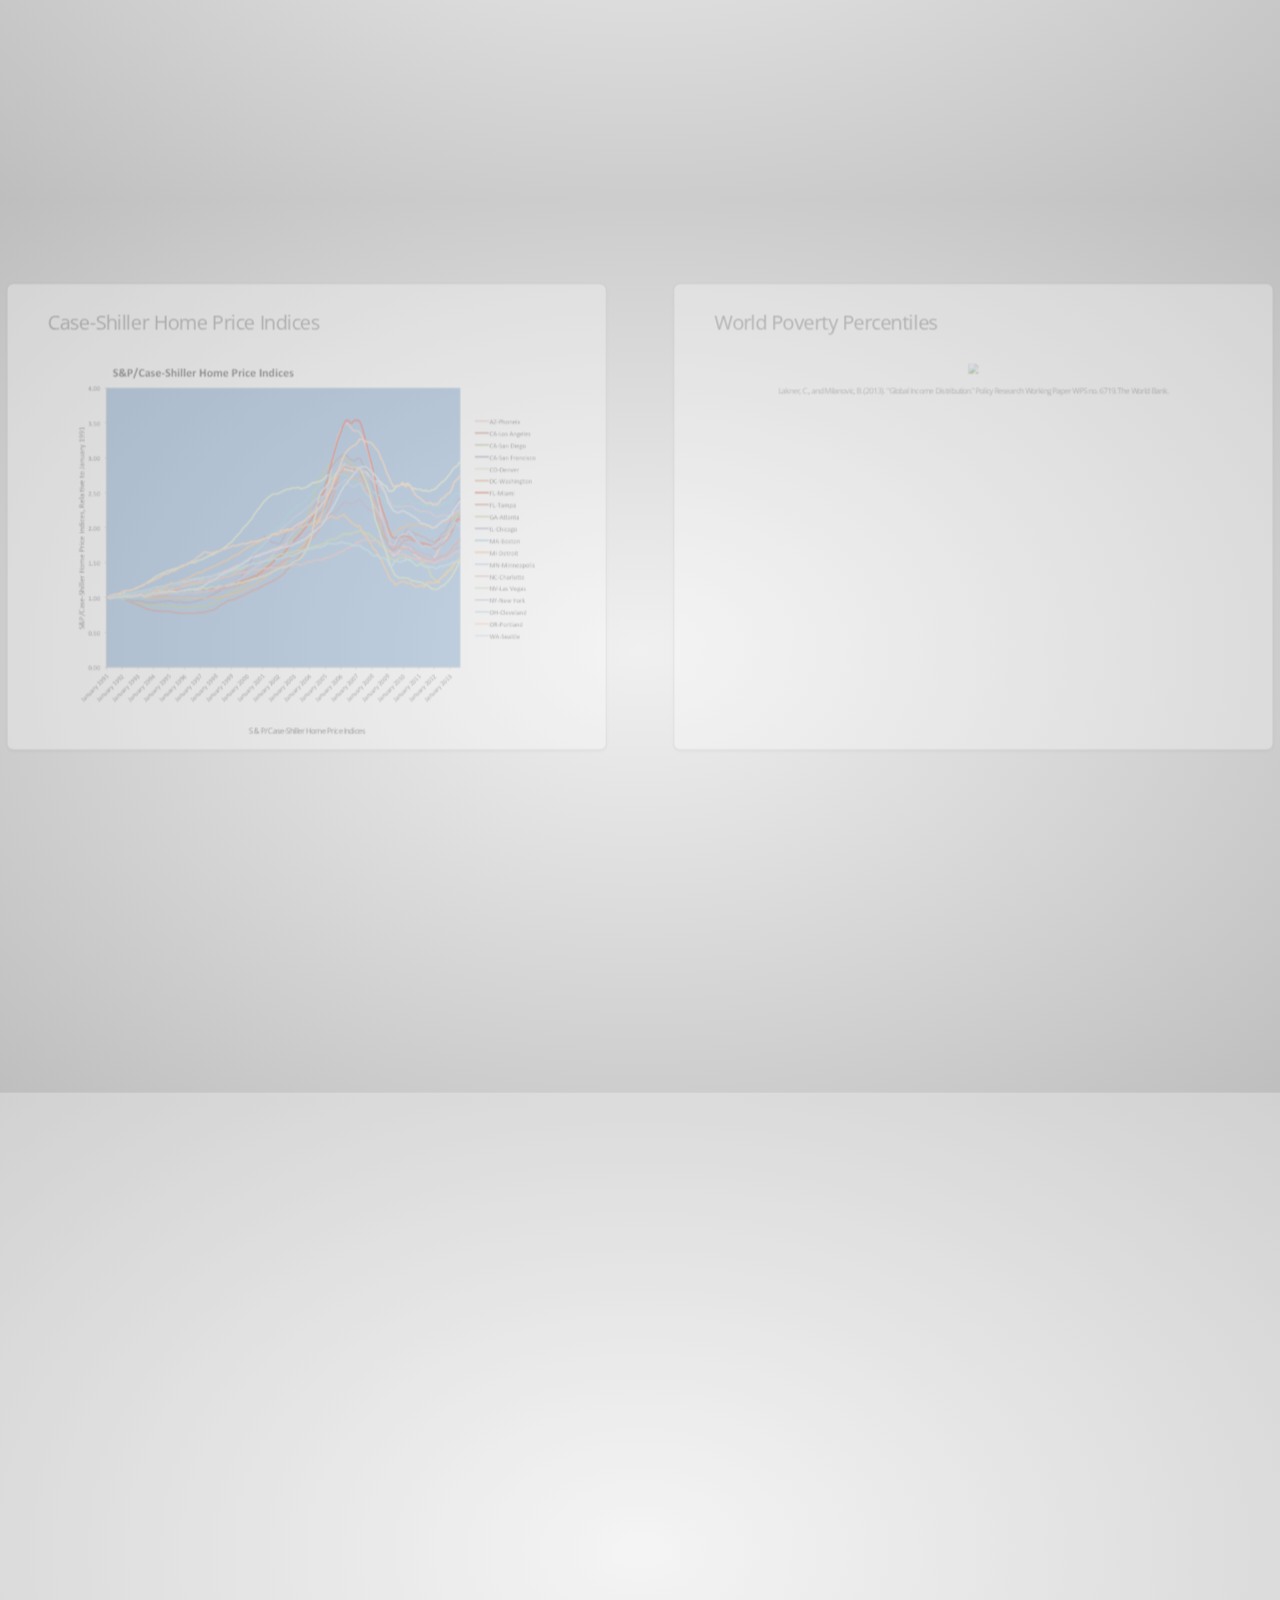
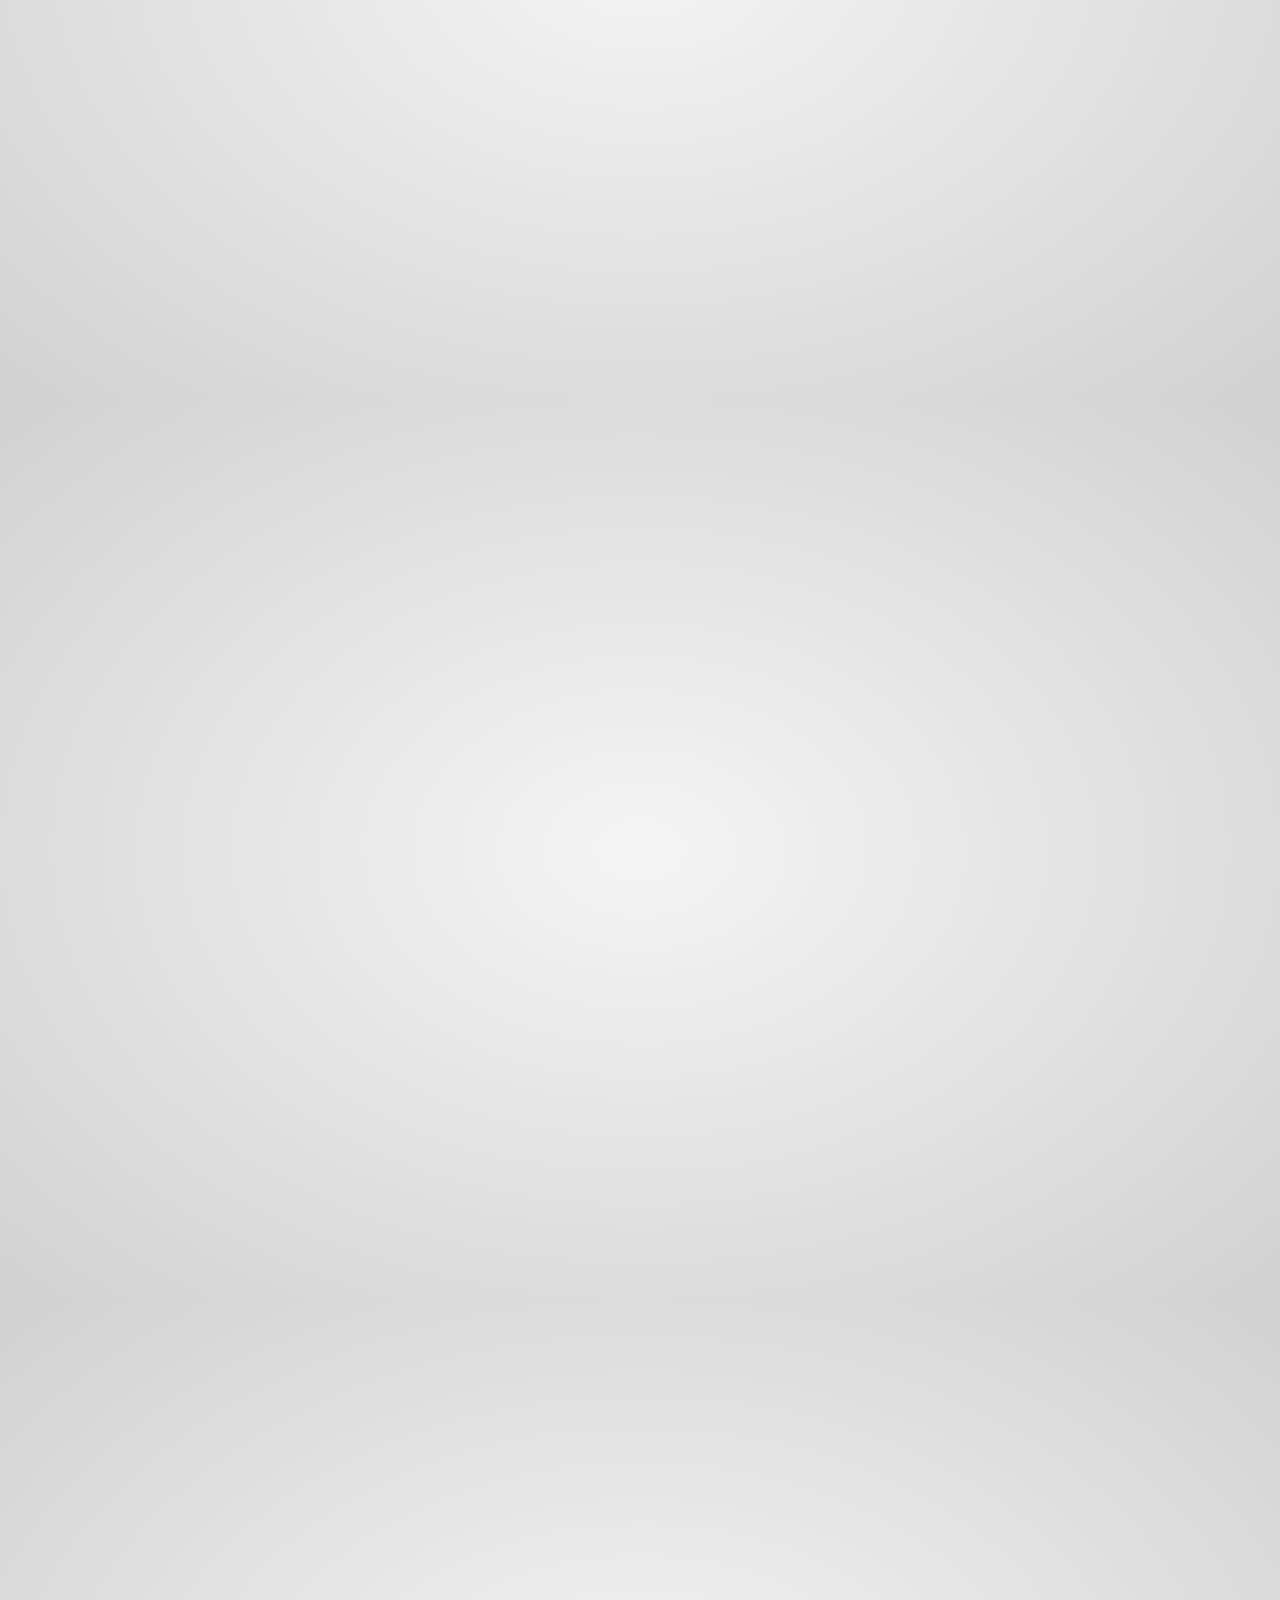
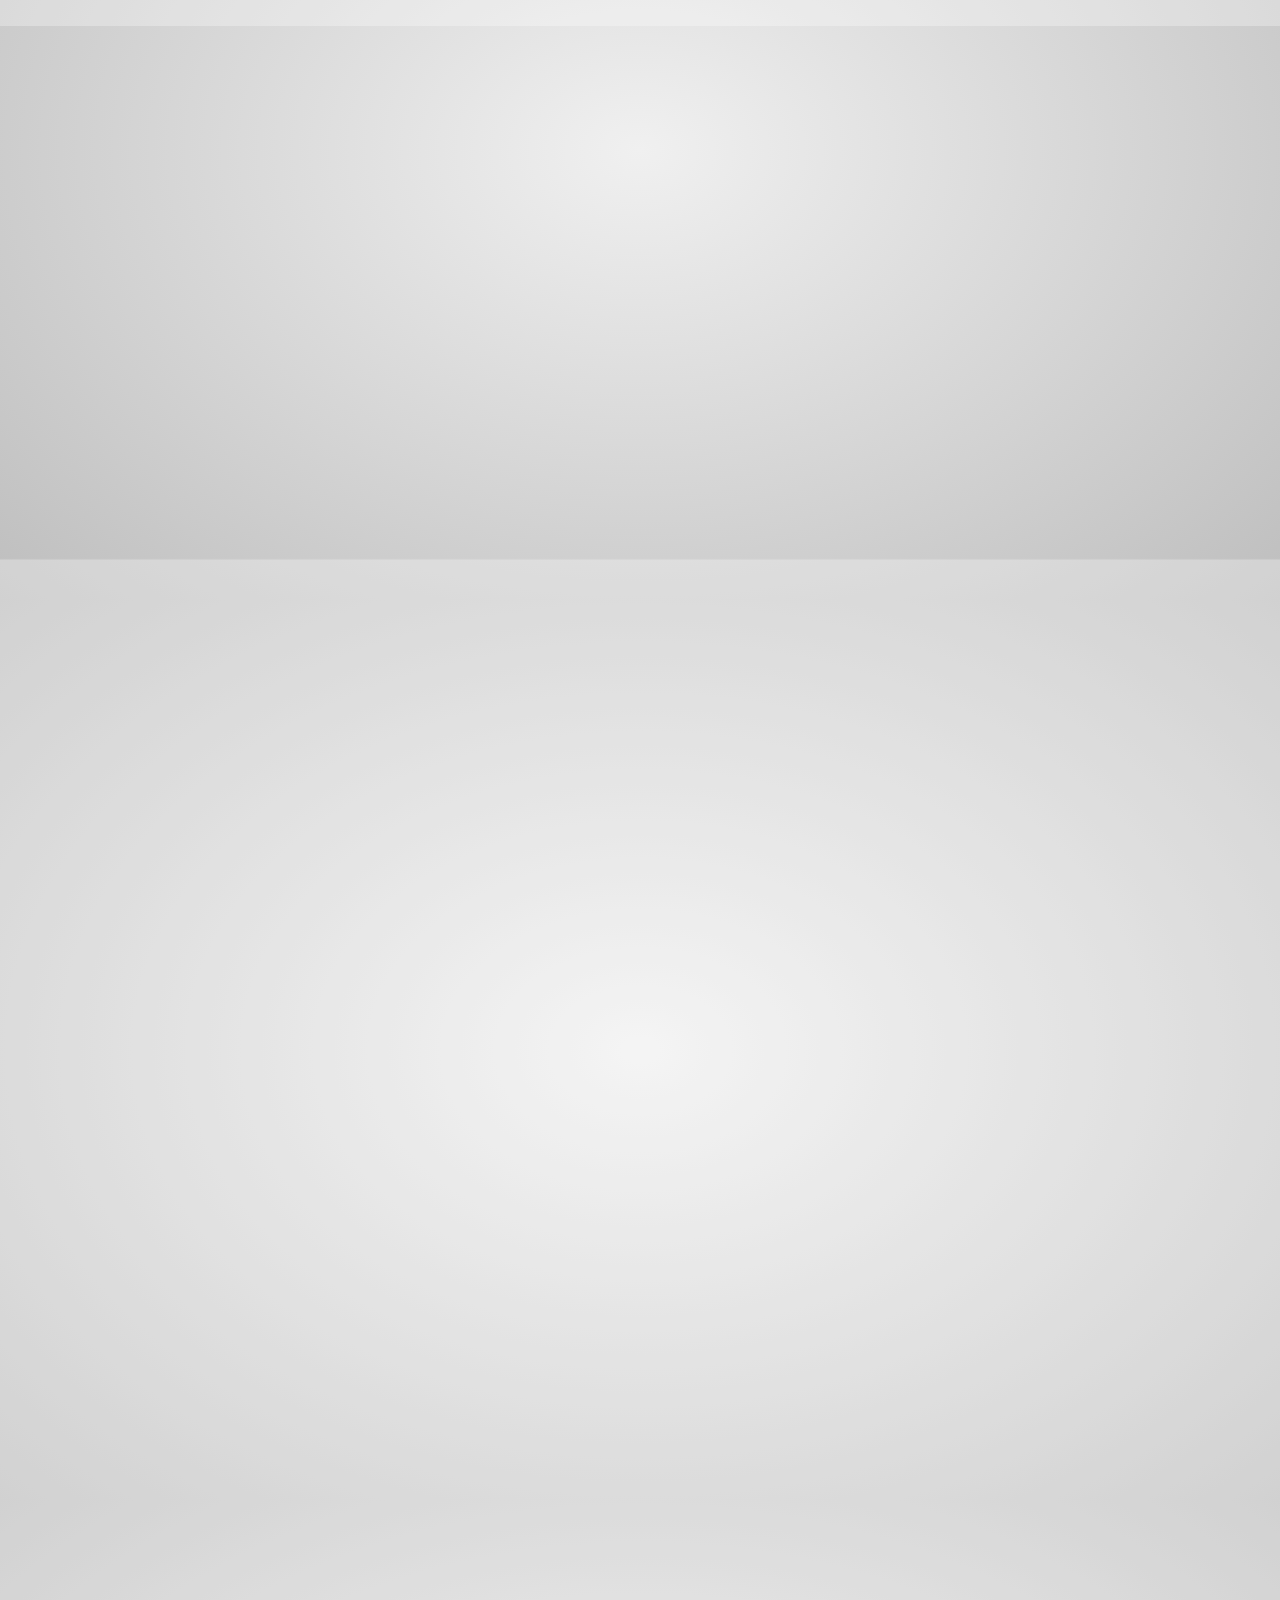
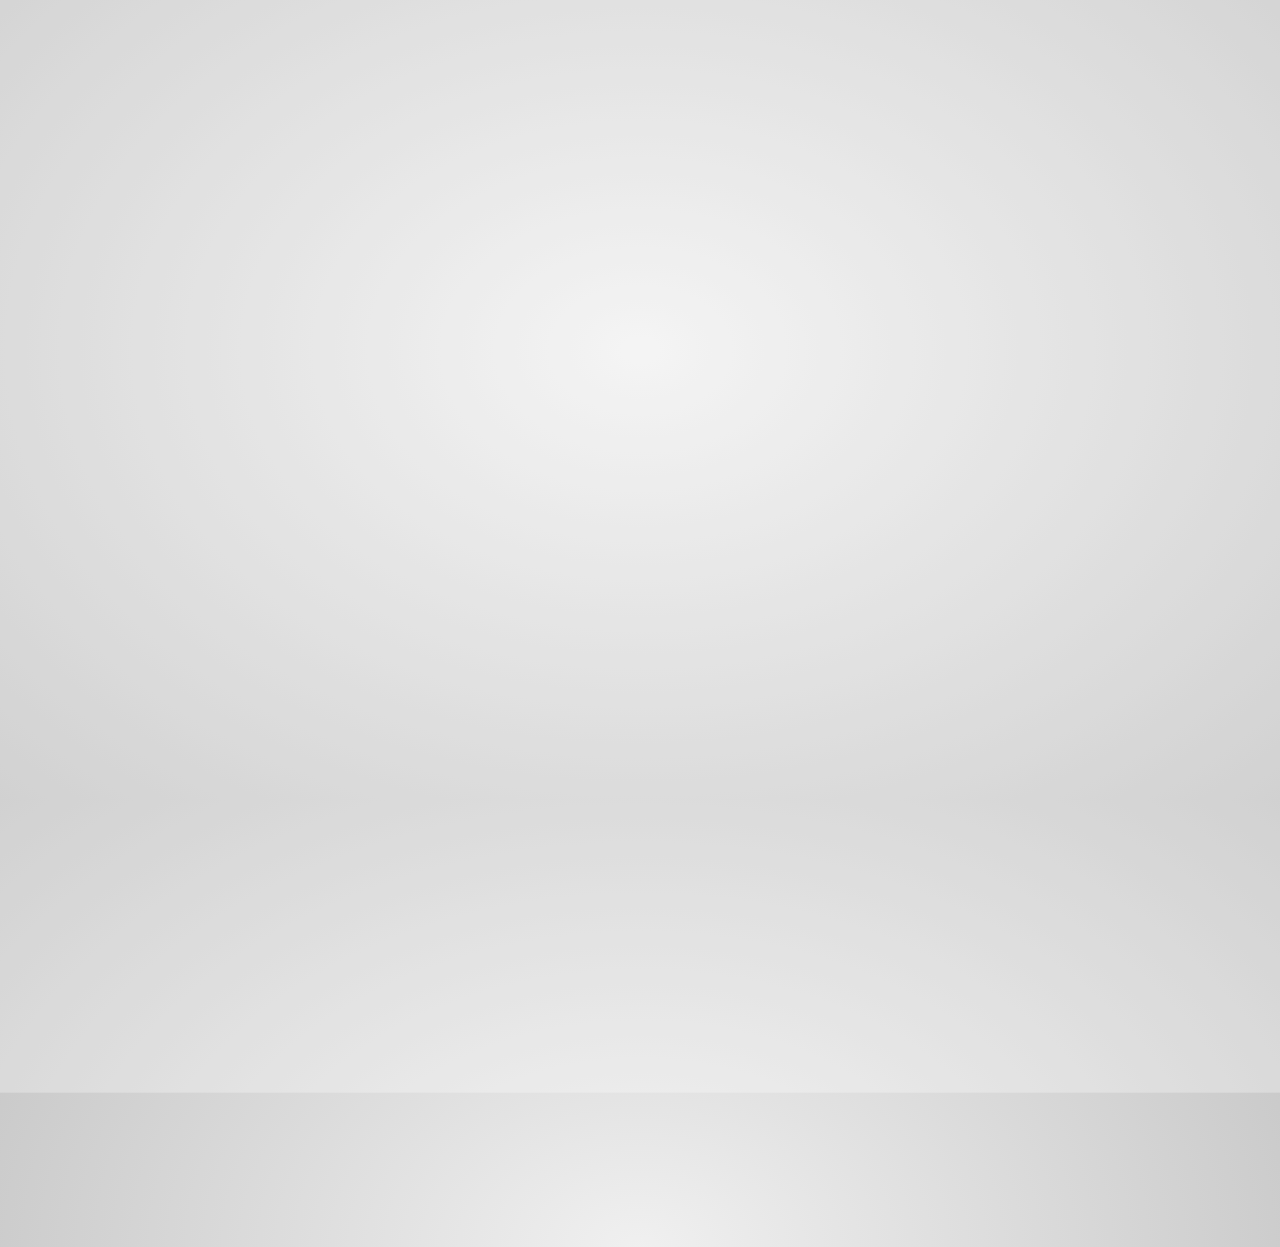
==== commit 545e8b30: "changed org name" ====
--- a/presentation/njc.html
+++ b/presentation/njc.html
@@ -31,7 +31,7 @@
     <div id="welcome" class="step" data-x="500" data-y="-4000" data-scale="1.5">
 
         <h1 style="font-weight: bold; color: red;">Annie Rorem</h1>
-        <h4>Demographics & Workforce Group</h4>
+        <h4>Demographics Research Group</h4>
         <h4>Weldon Cooper Center for Public Service</h4>
         <h4>University of Virginia</h4>
 
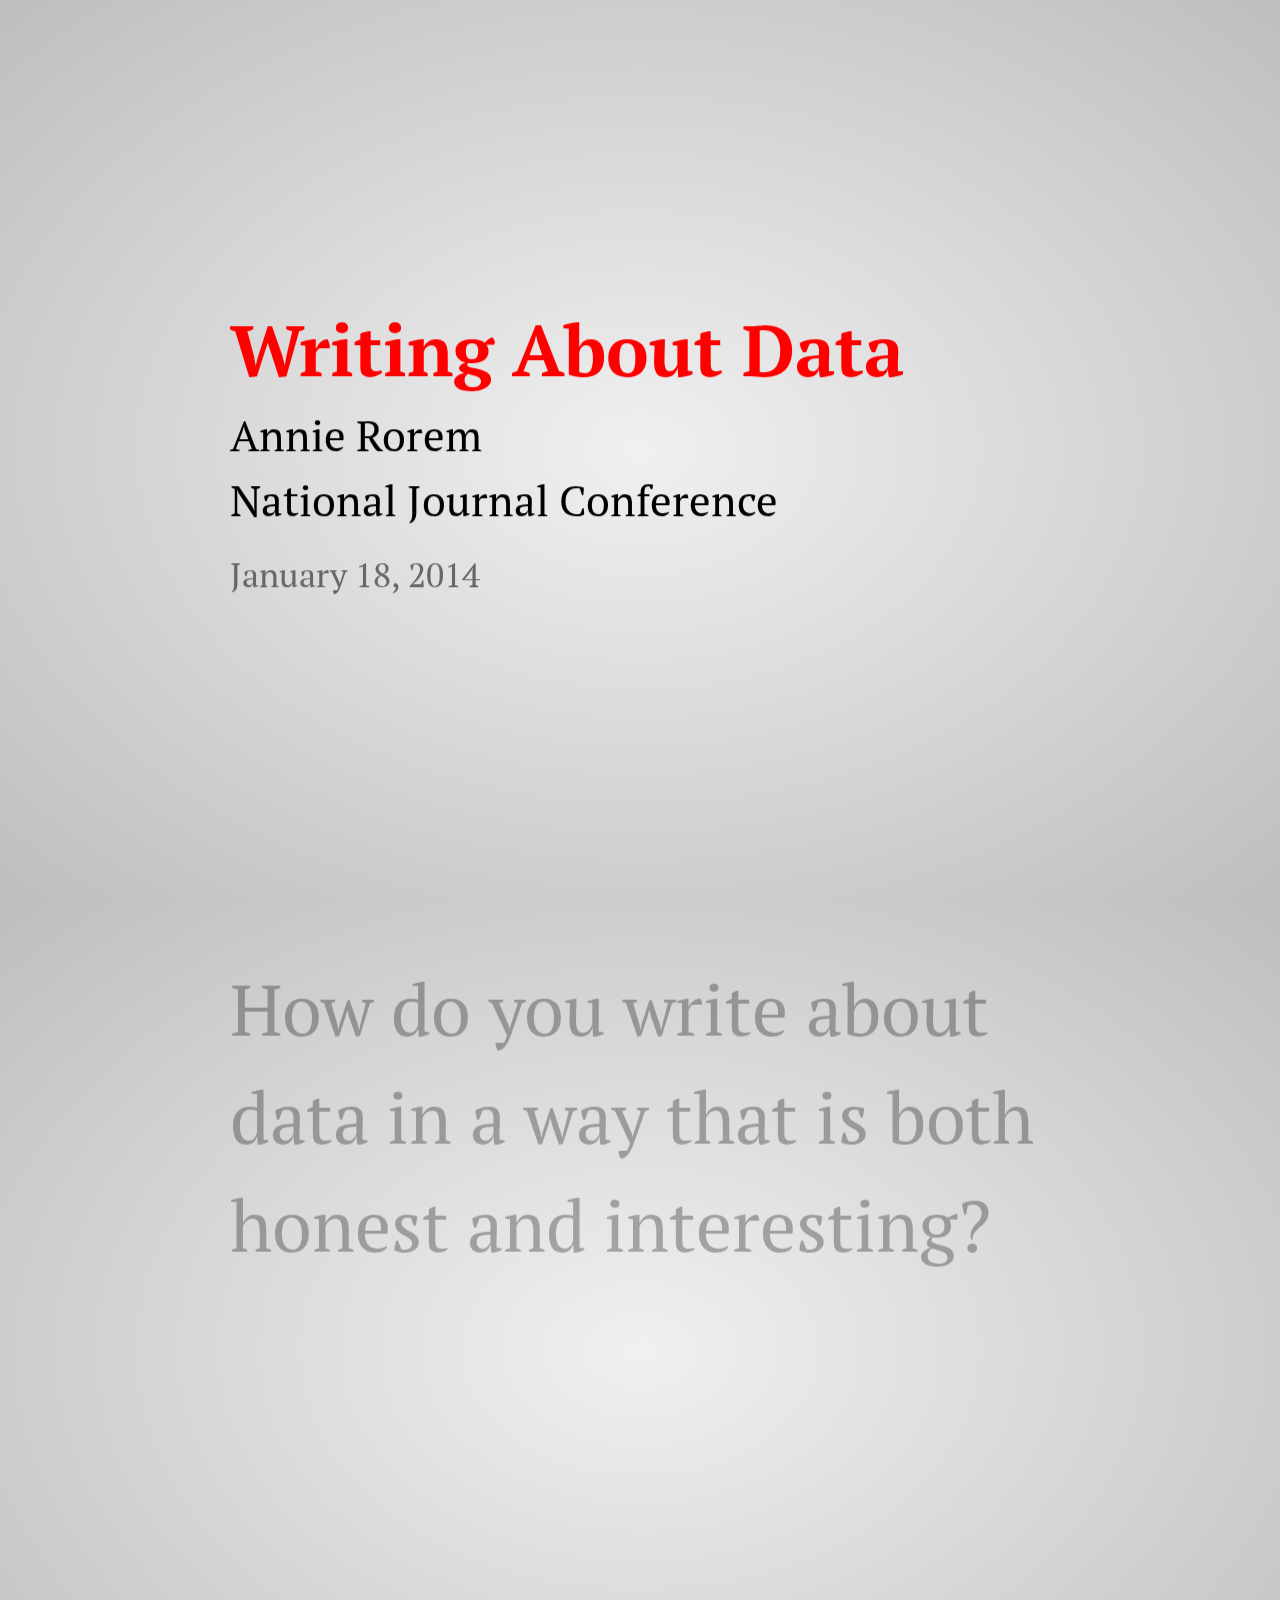
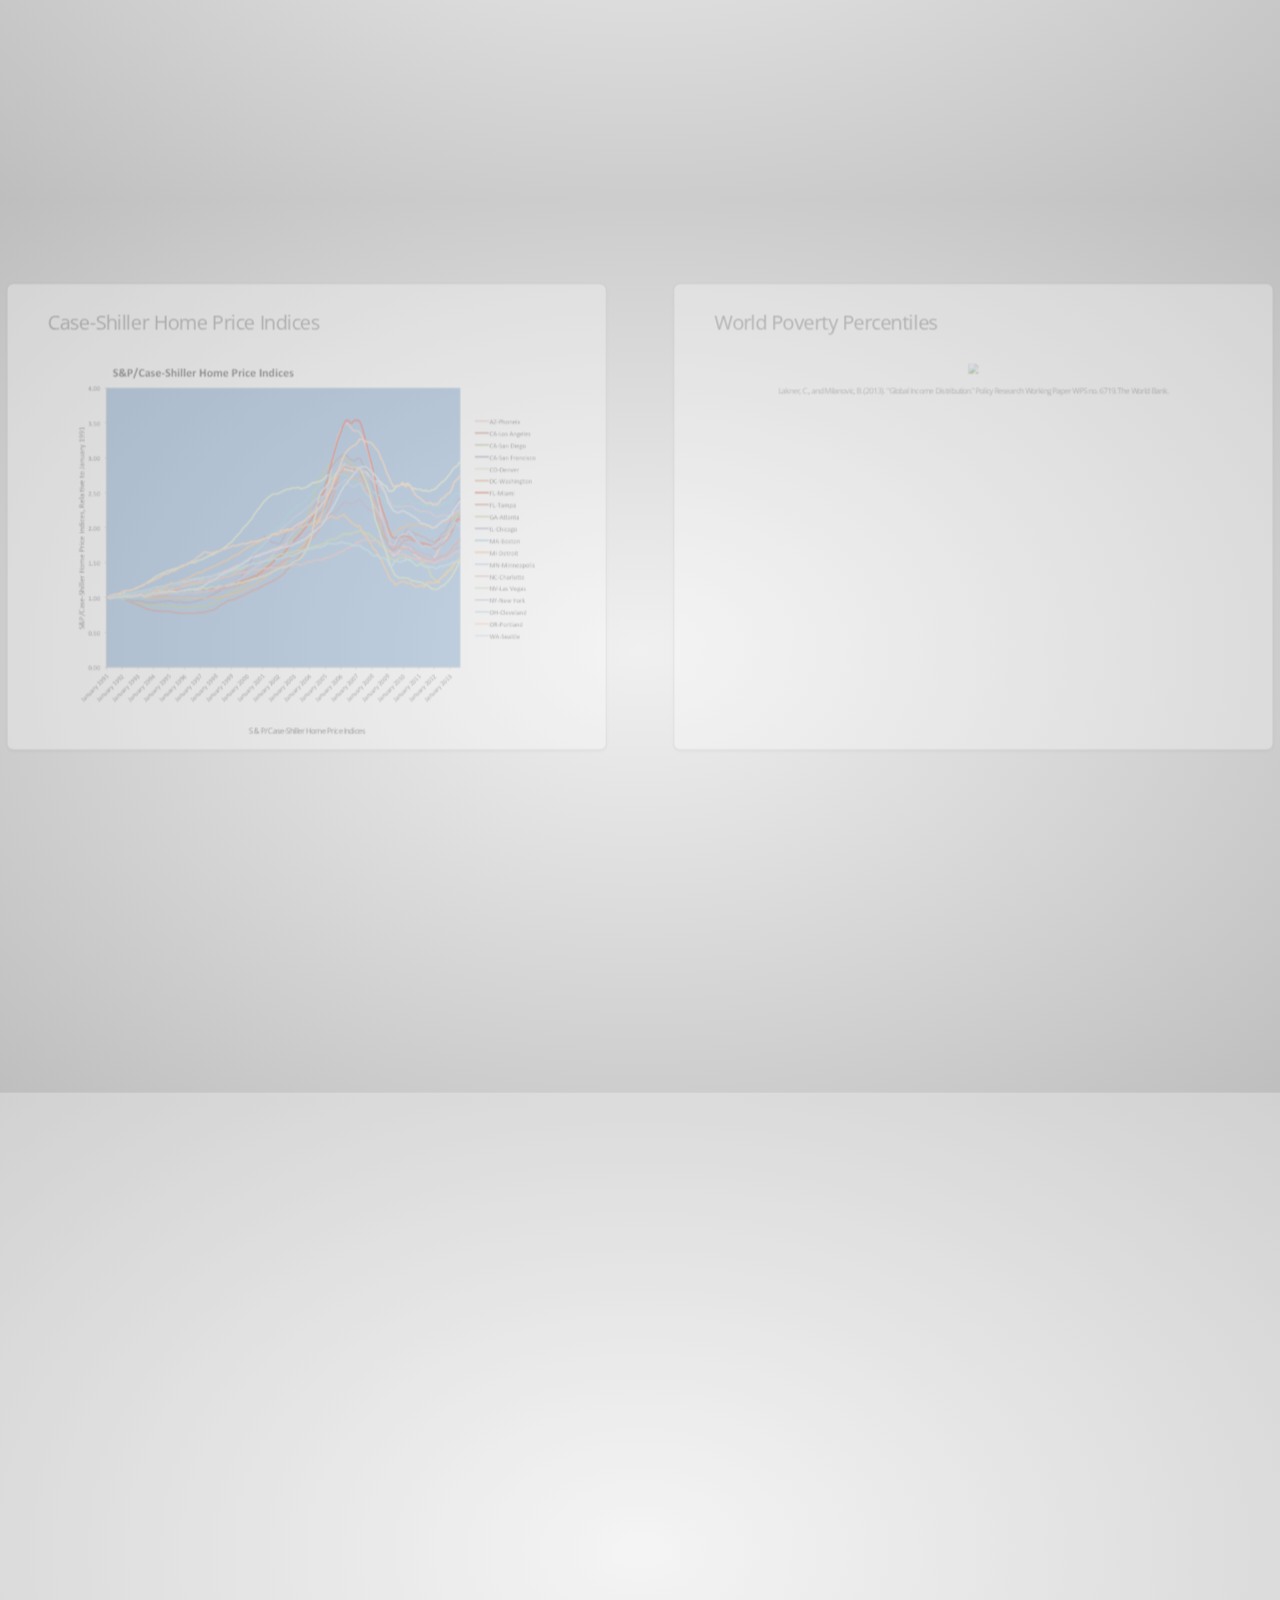
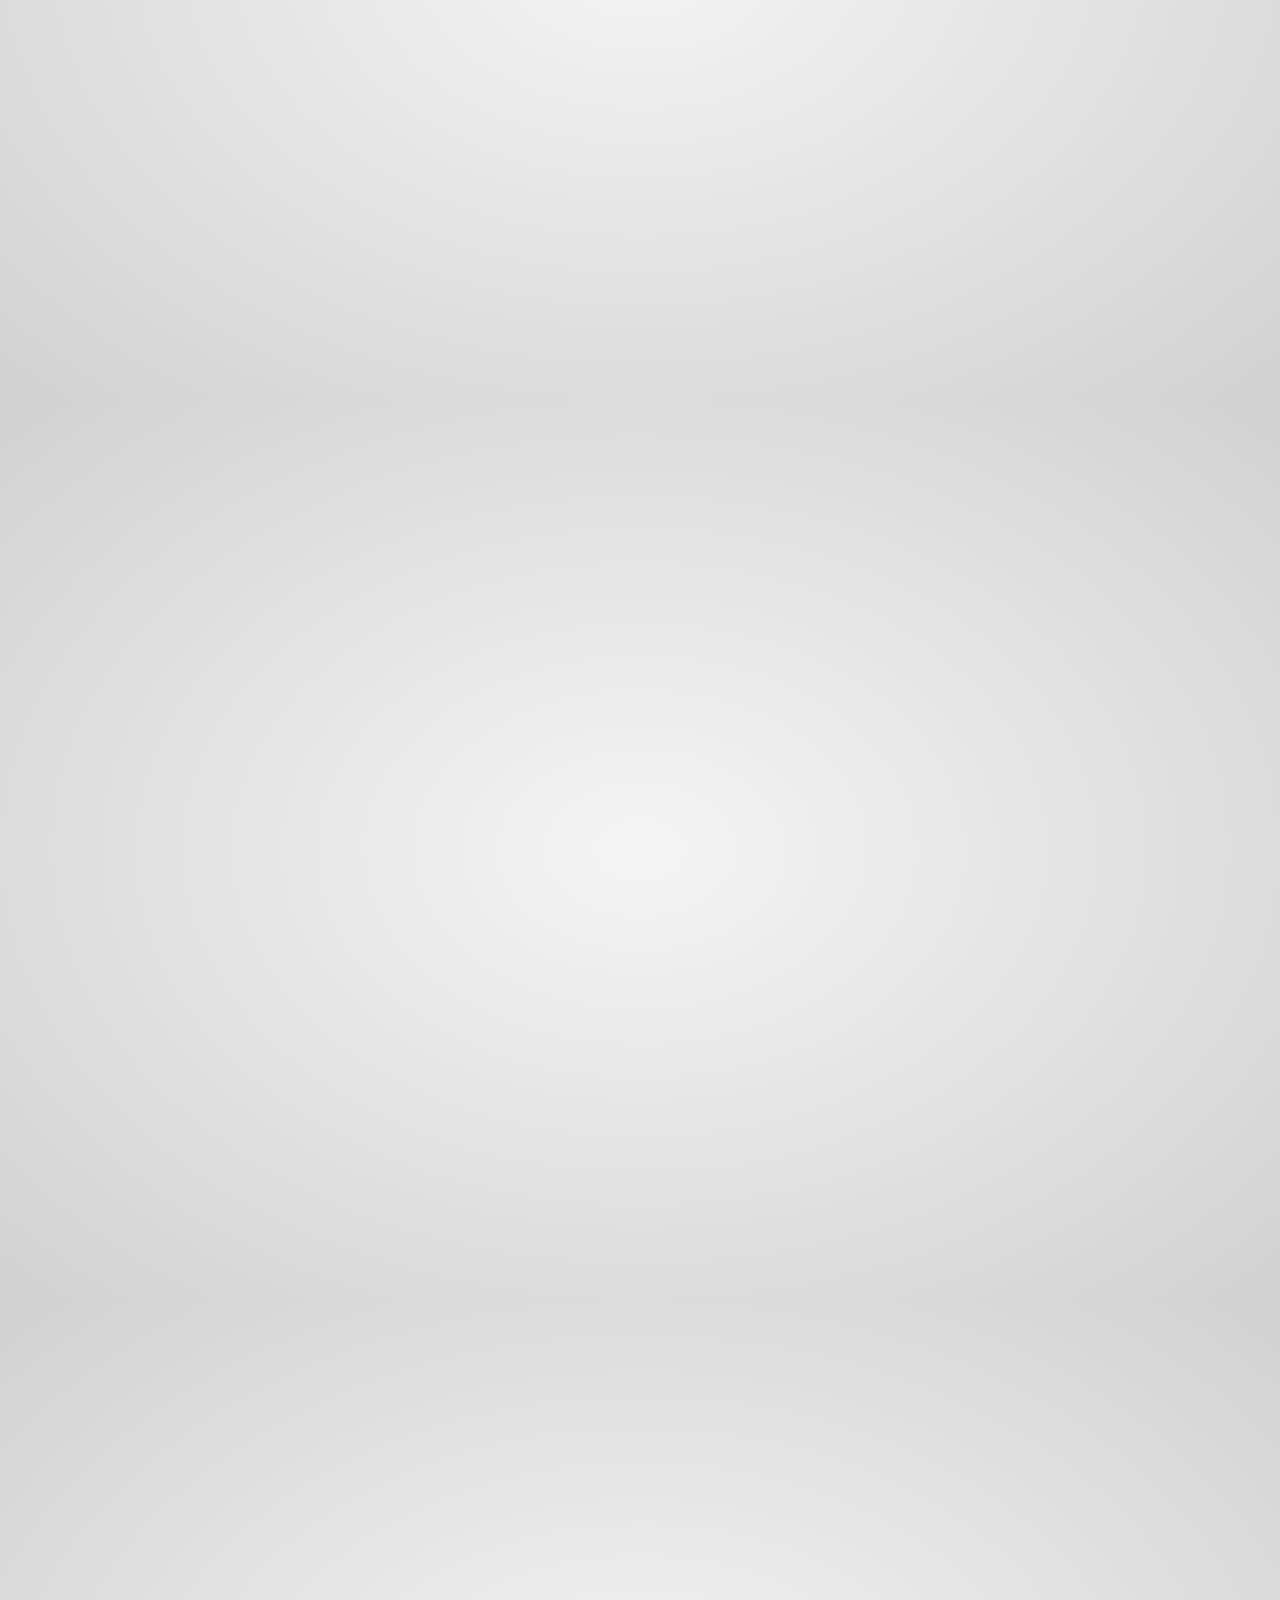
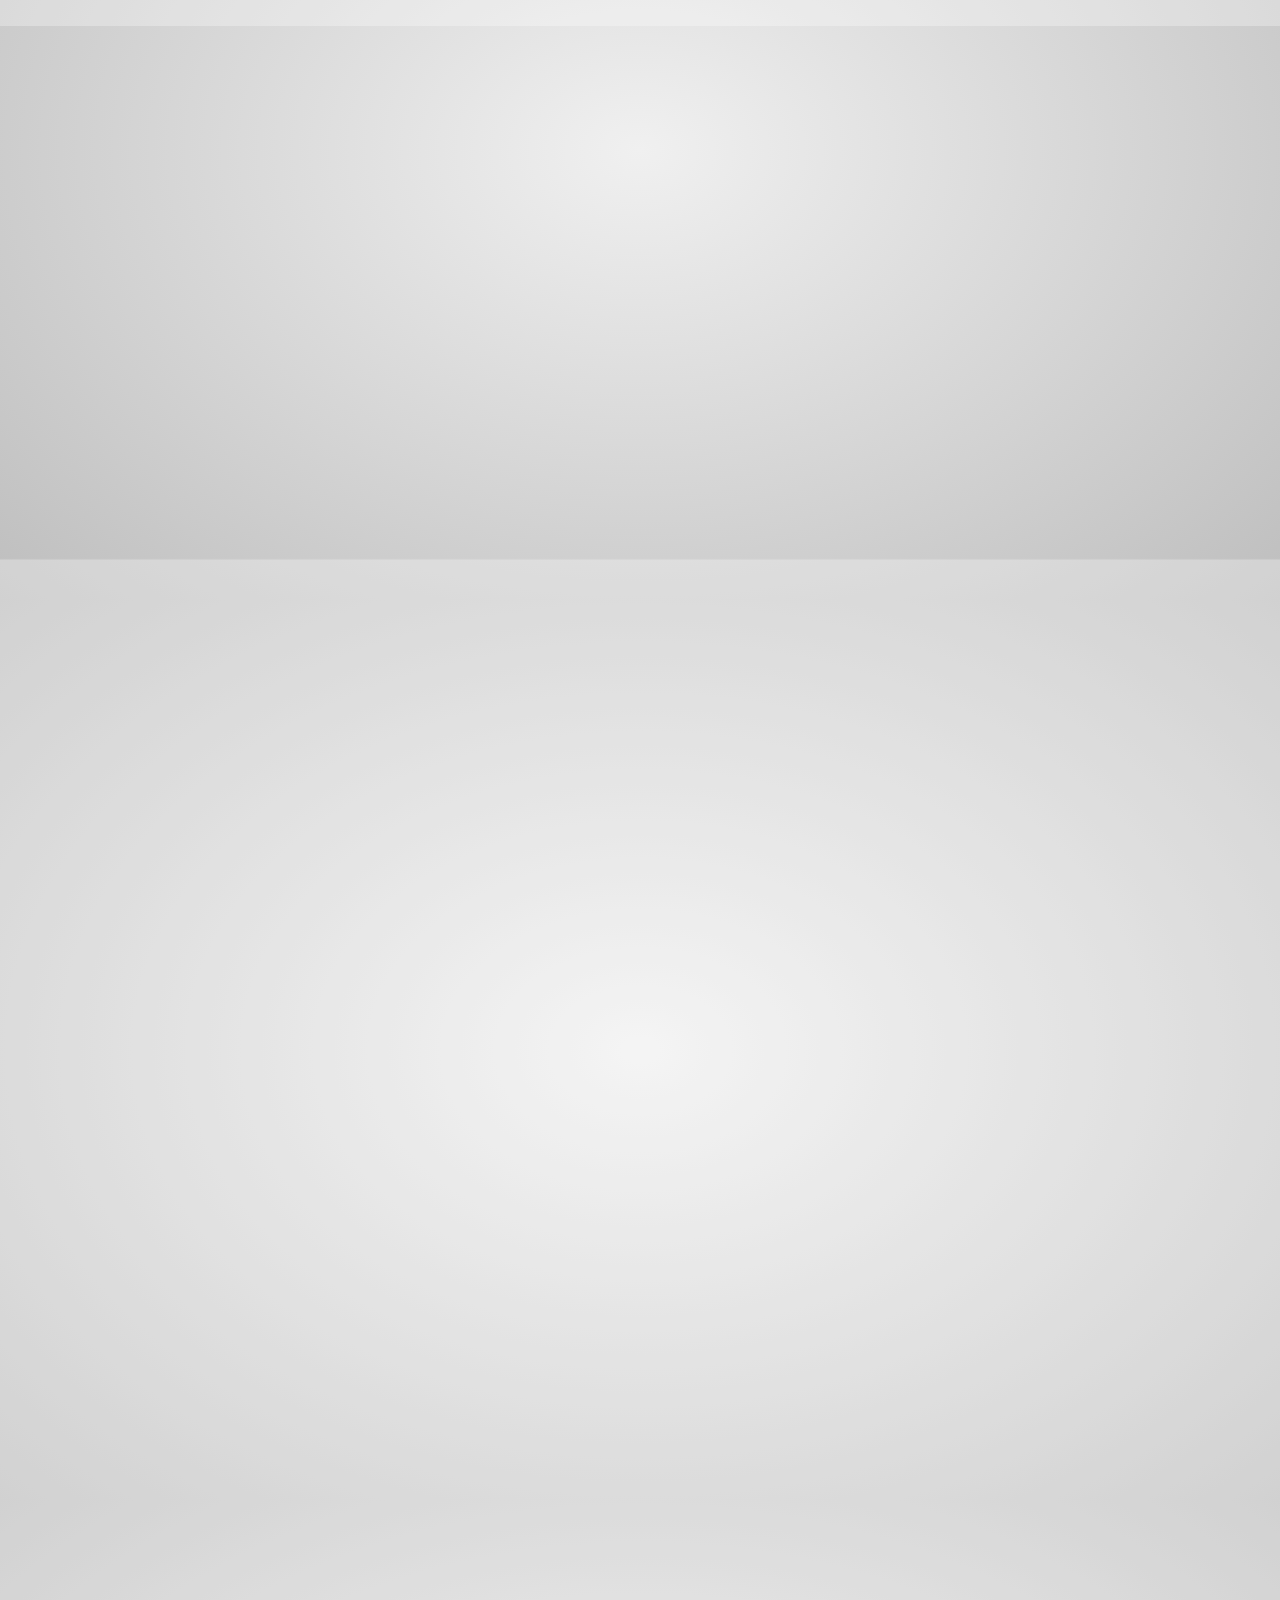
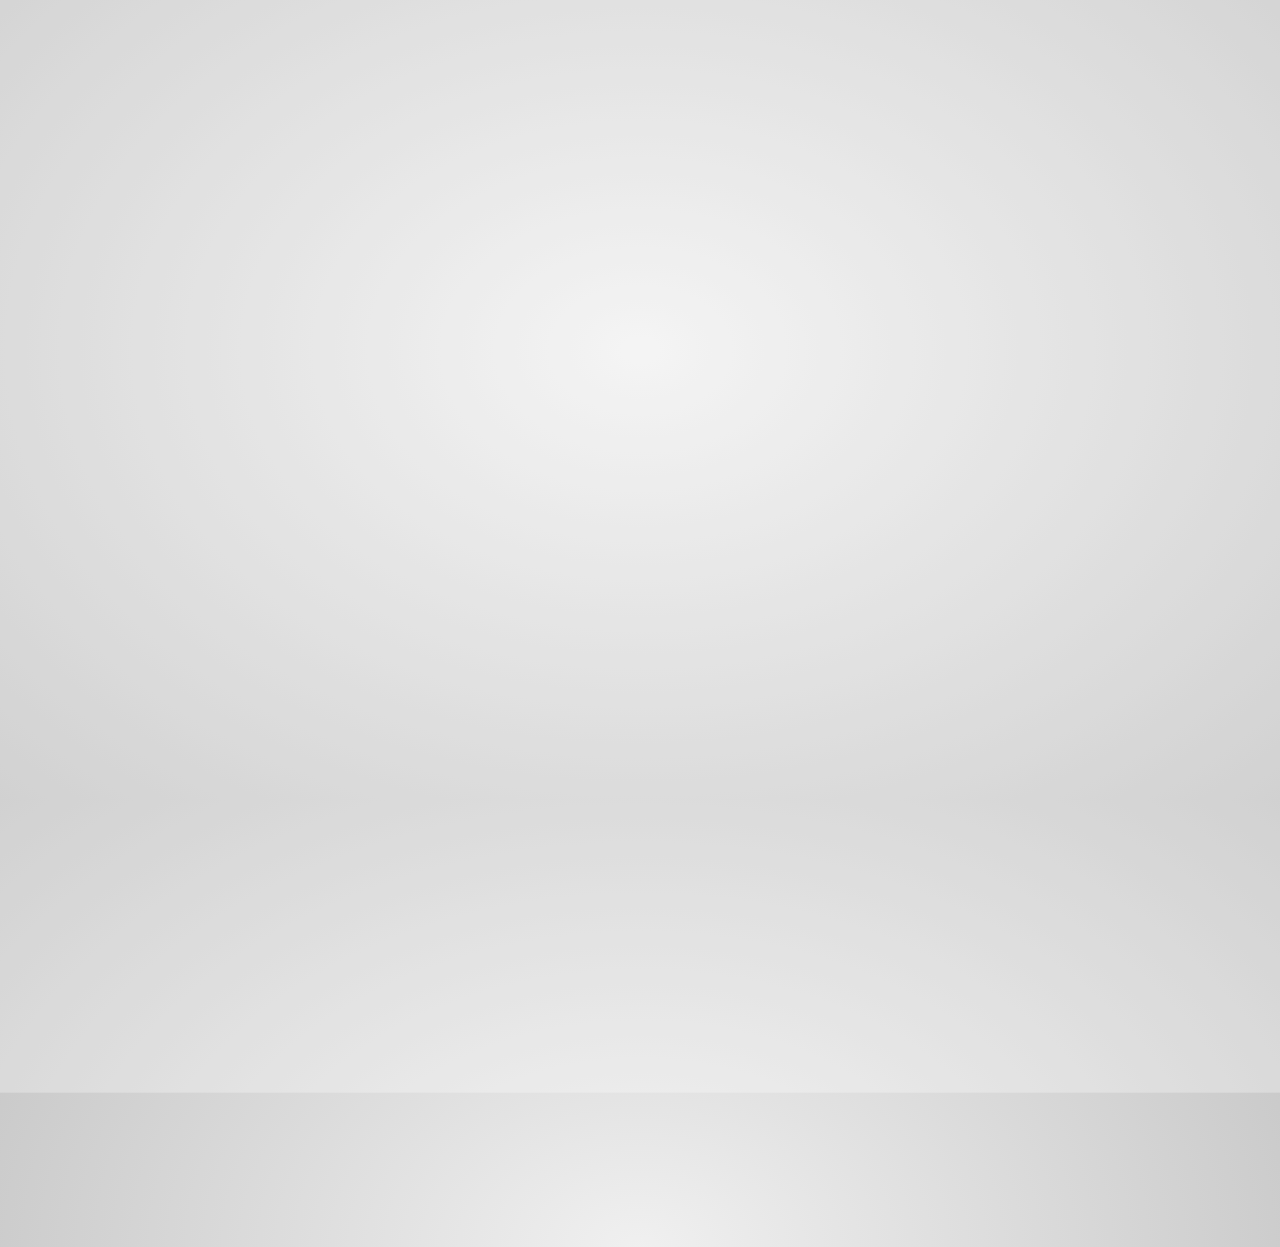
==== commit a98bb0c4: "title slide change" ====
--- a/presentation/njc.html
+++ b/presentation/njc.html
@@ -30,10 +30,9 @@
 
     <div id="welcome" class="step" data-x="500" data-y="-4000" data-scale="1.5">
 
-        <h1 style="font-weight: bold; color: red;">Annie Rorem</h1>
-        <h4>Demographics Research Group</h4>
-        <h4>Weldon Cooper Center for Public Service</h4>
-        <h4>University of Virginia</h4>
+        <h1 style="font-weight: bold; color: red;">Writing About Data</h1>
+        <h4>Annie Rorem</h4>
+        <h4>National Journal Conference</h4>
 
         <small>January 18, 2014</small>
     </div>
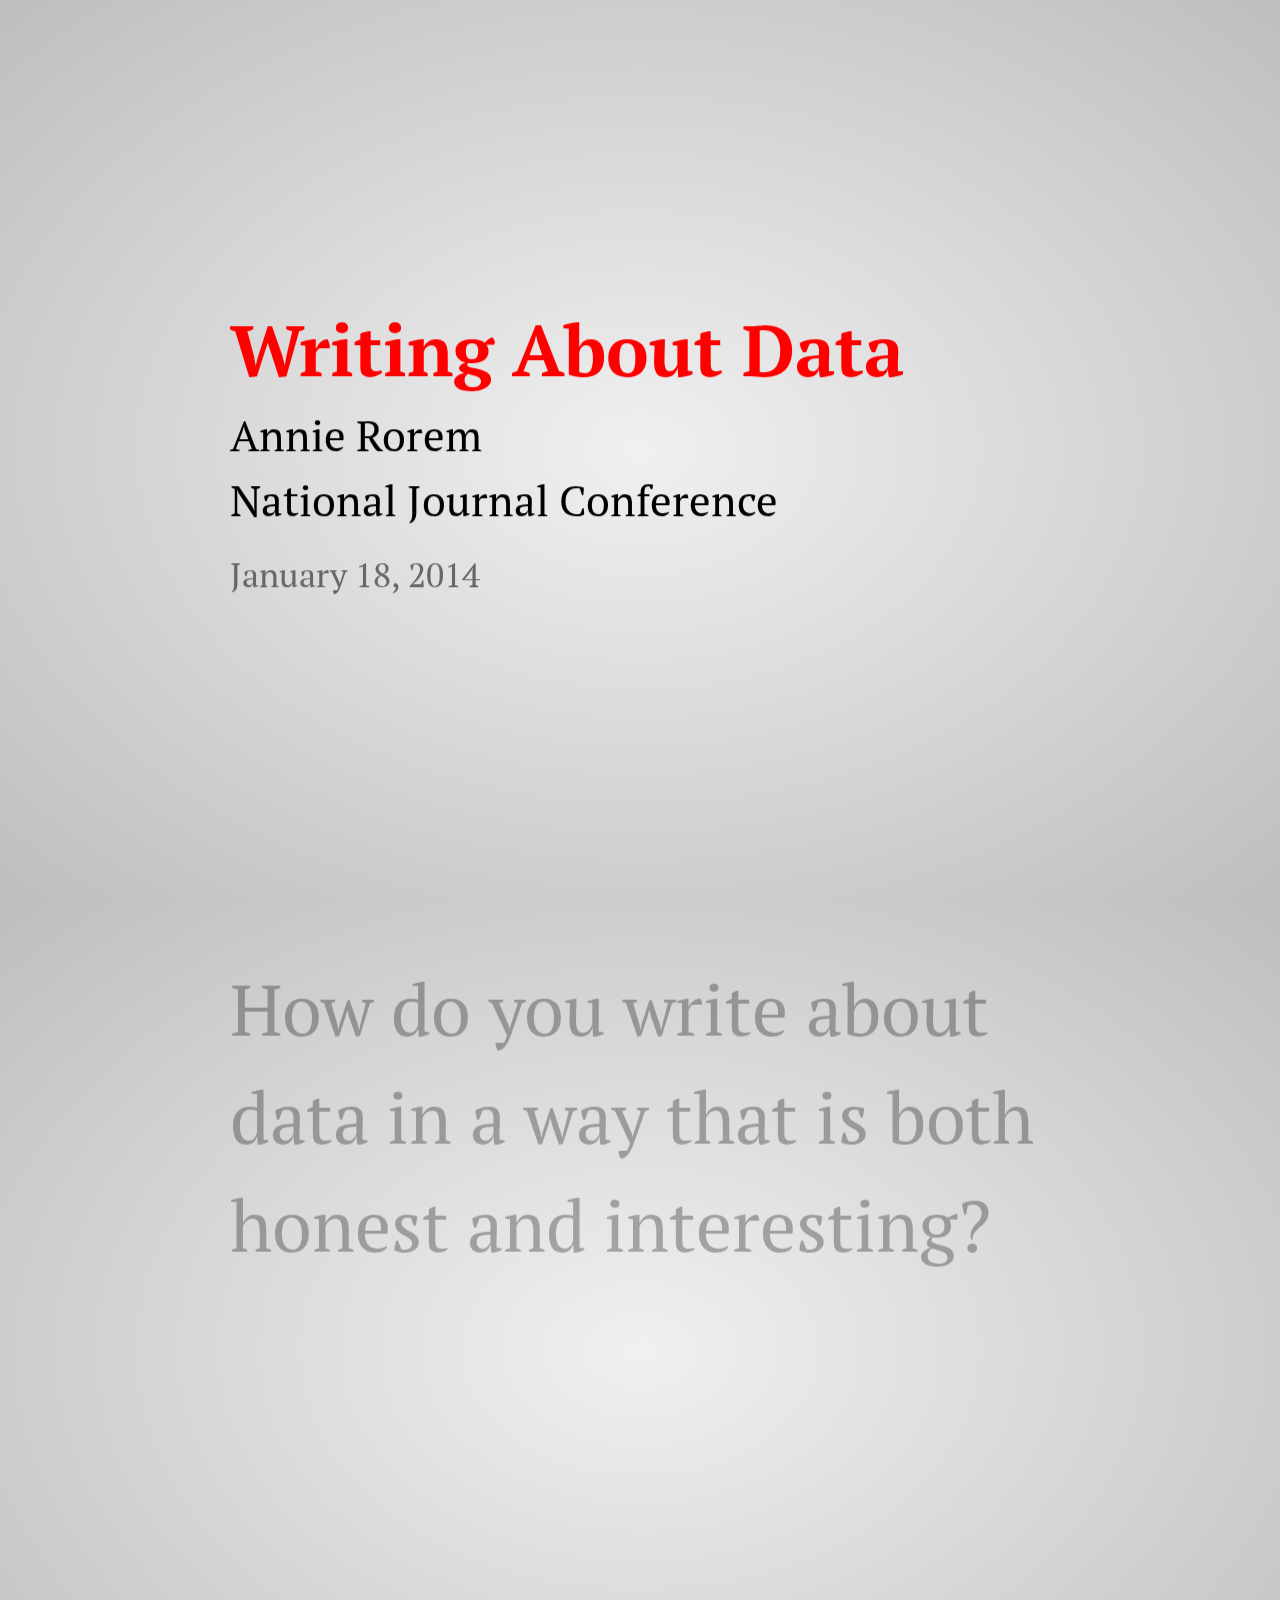
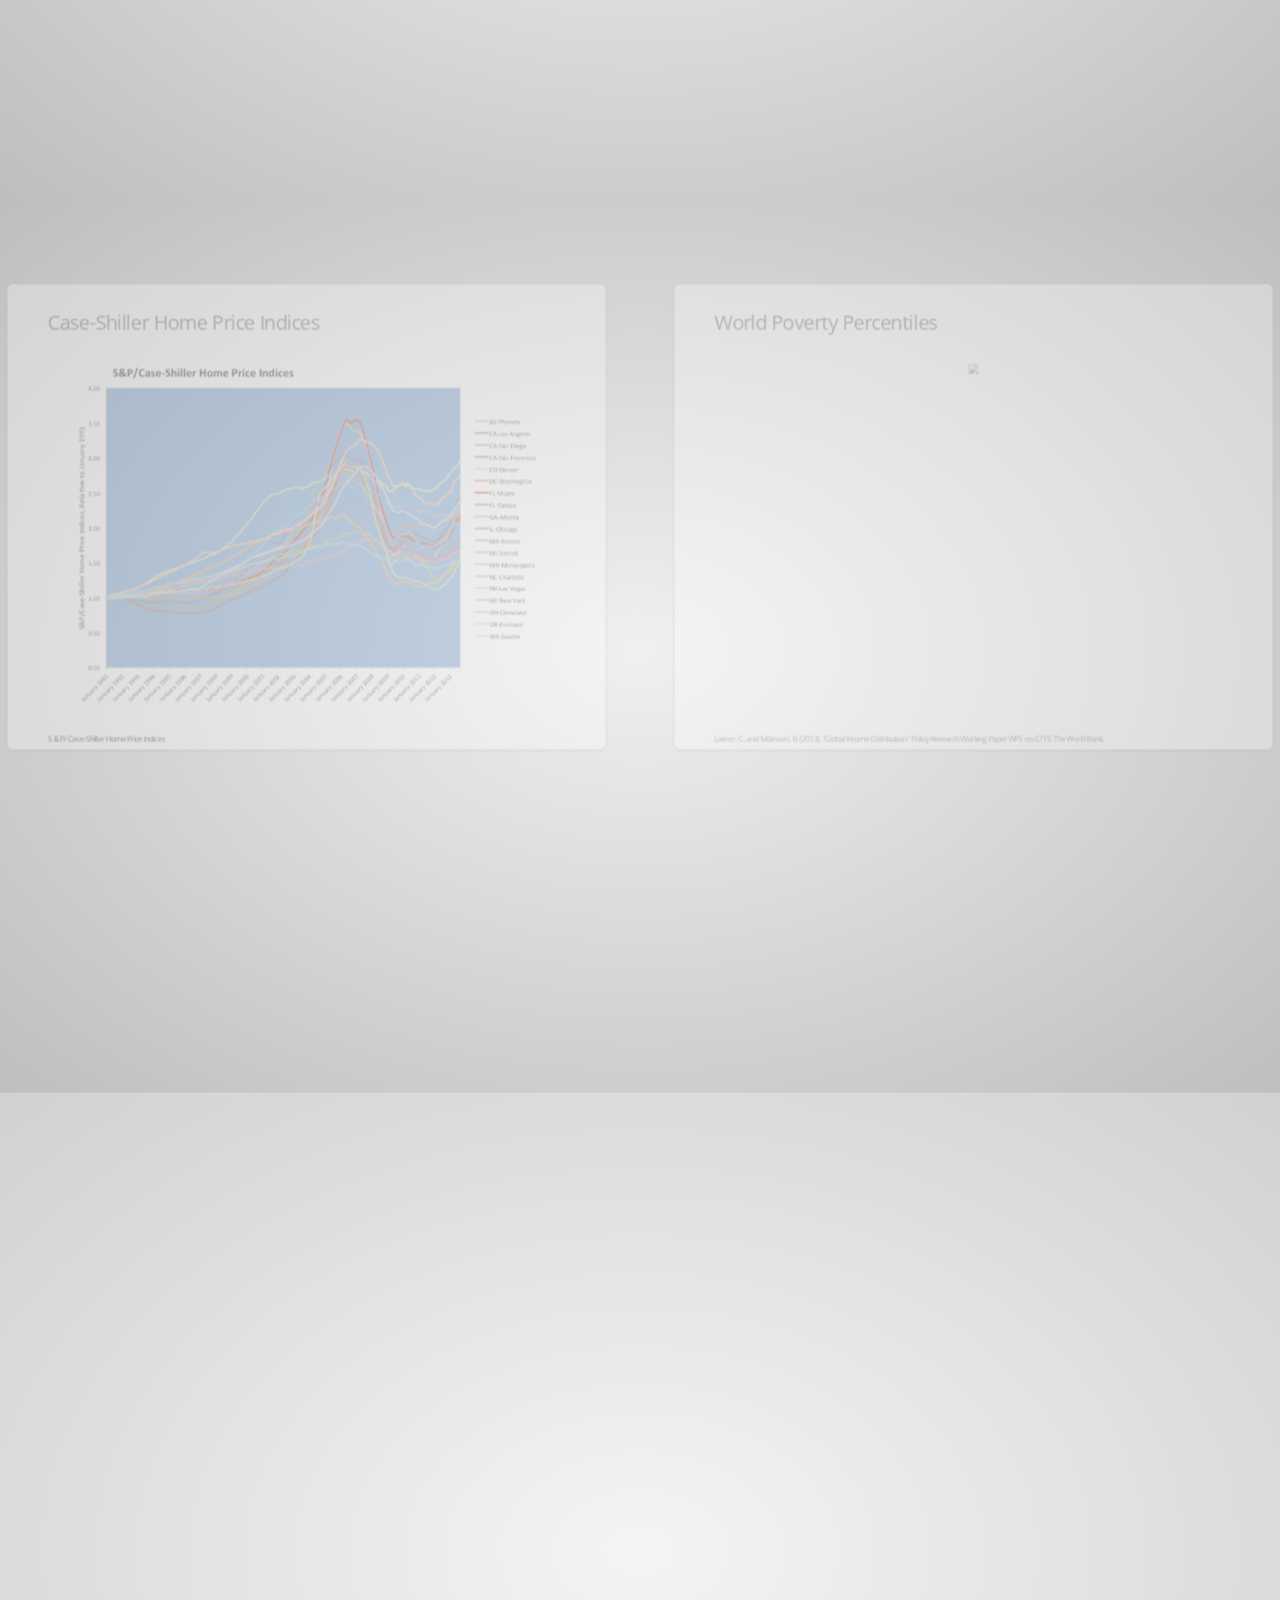
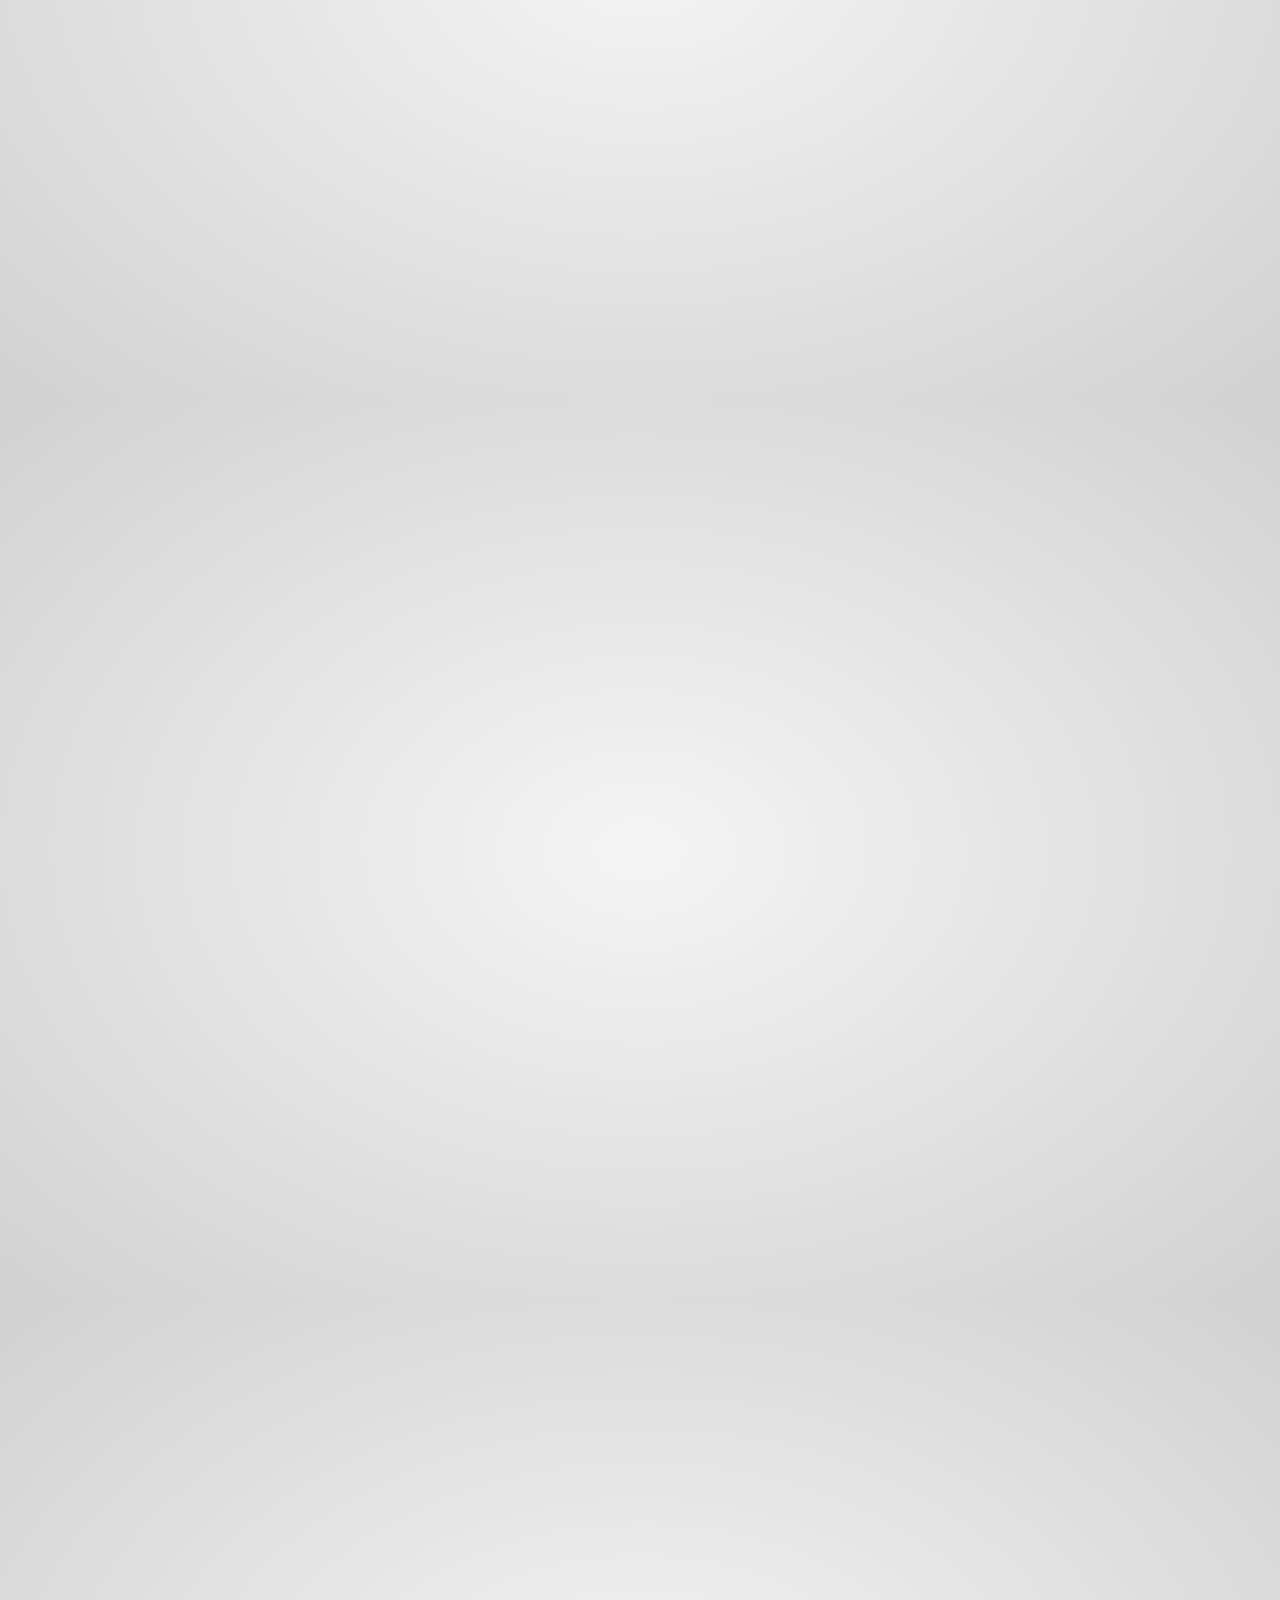
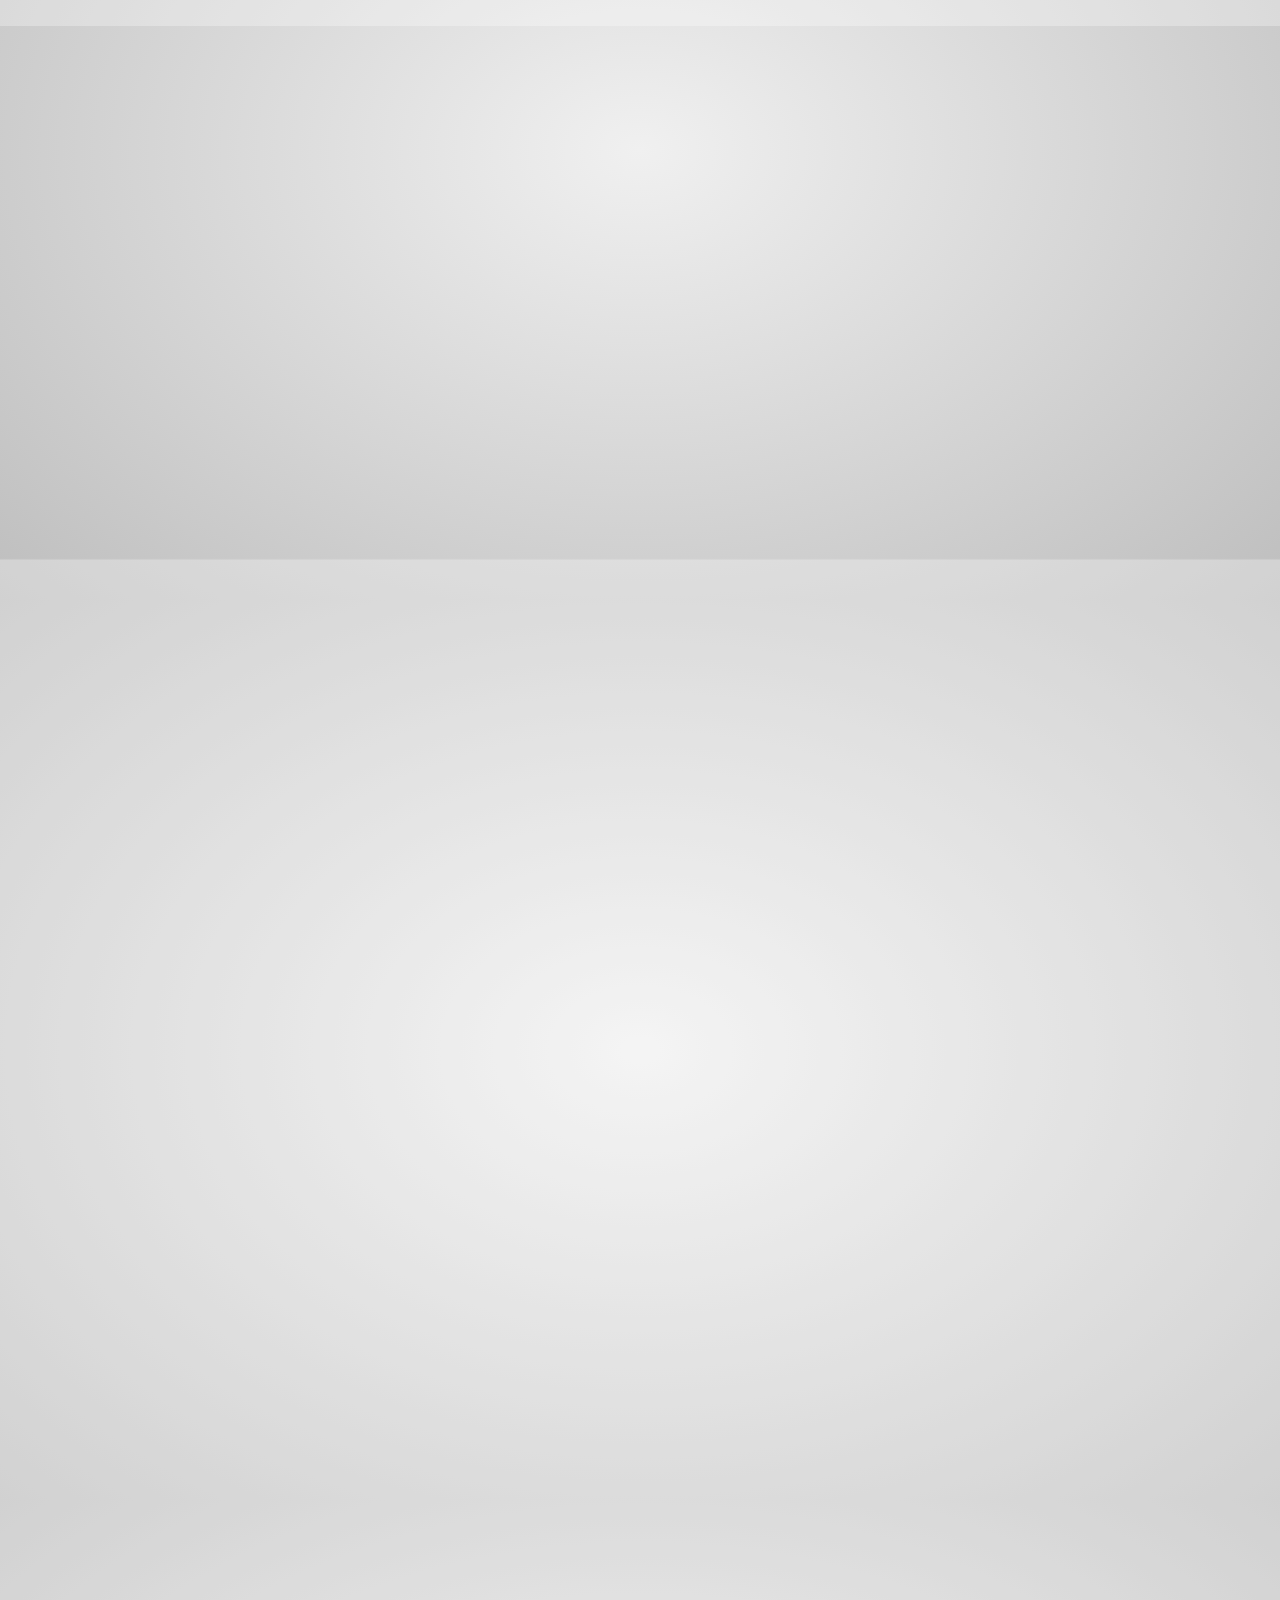
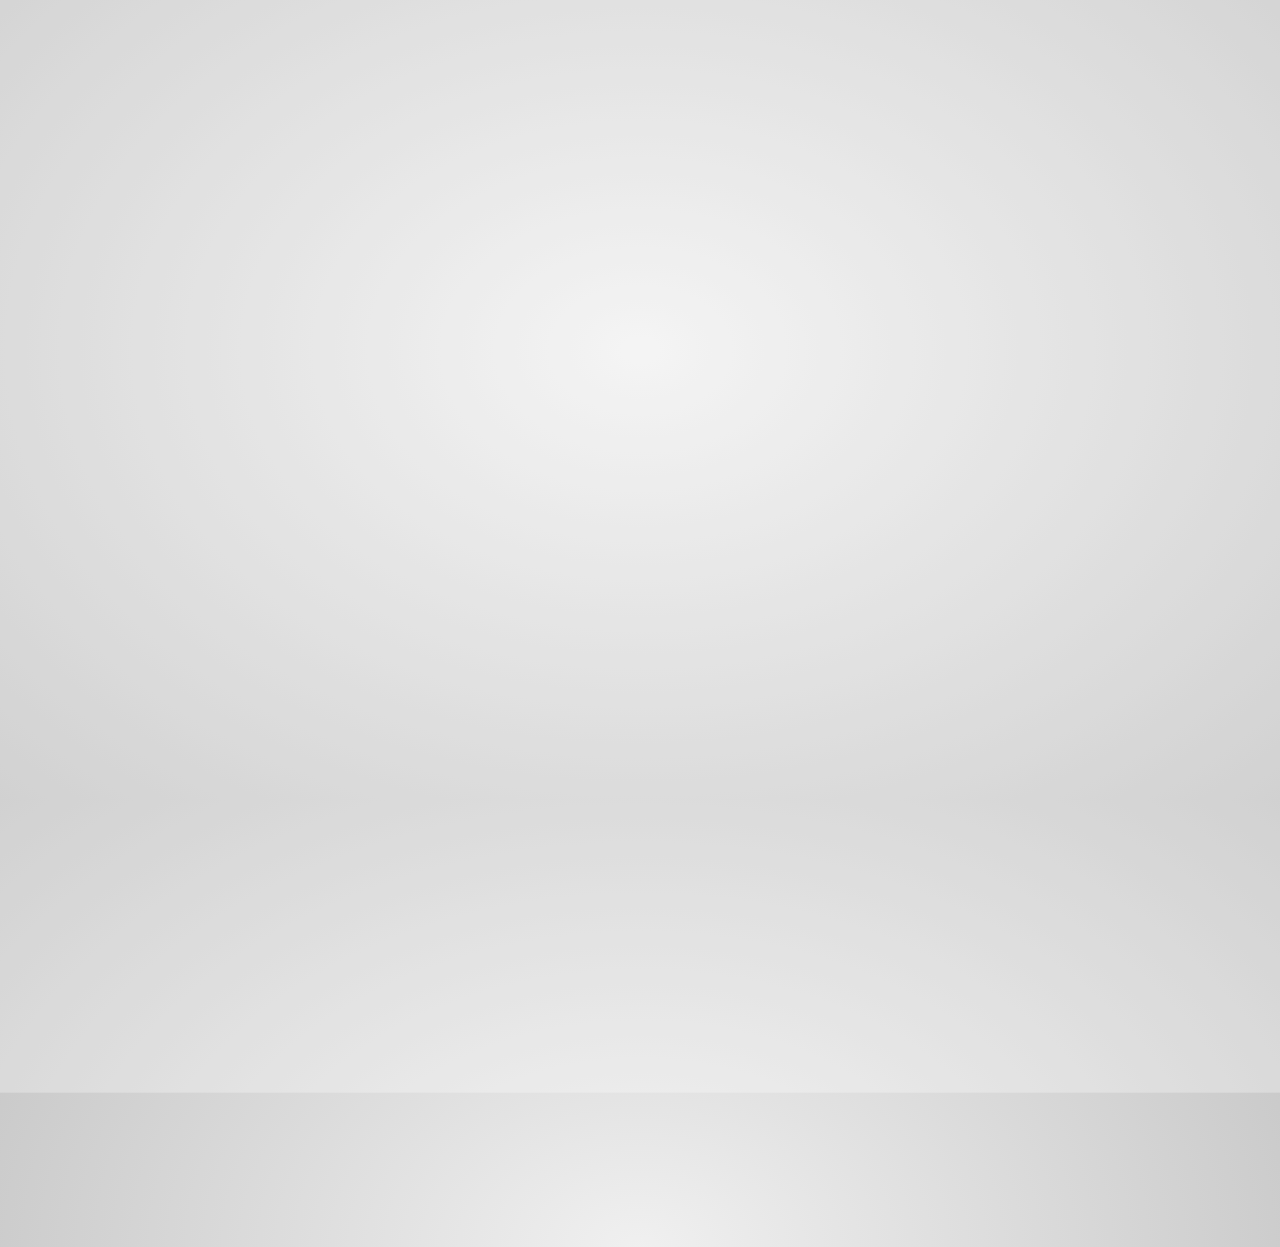
==== commit c2c4a088: "added slide income" ====
--- a/presentation/njc.html
+++ b/presentation/njc.html
@@ -65,11 +65,12 @@
         <p class="src">Lakner, C., and Milanovic, B. (2013). "Global Income Distribution." Policy Research Working Paper WPS no. 6719. The World Bank.</p>
     </div>
 
-    <div class="step slide" data-x="2000" data-y="-1500">
-        <h3></h3>
+    <div id="income-streams-by-gross-income-percentile" class="step slide" data-x="2000" data-y="-1500">
+        <h3>Income Streams by Gross Income Percentile</h3>
         <div style="margin:0 auto; text-align: center;">
-            <img src=""/>
+            <img height="500" src="img/income.png"/>
         </div>
+        <p class="src">2011 American Community Survey for Commonwealth of Virginia, 2009-2011 Current Population Survey: March Supplement for Commonwealth of Virginia, Assorted Virginia Department of Social Services and Social Security Administration administrative records.  Data synthesis documented in Cable, D. (2013). The Virginia Poverty Measure: An Alternative Poverty Measure for the Commonwealth.  Weldon Cooper Center for Public Service.</p>
     </div>
 
     <div id="poverty" class="step" data-x="500" data-y="1000" data-scale="4">
--- a/css/presentation-style.css
+++ b/css/presentation-style.css
@@ -22,9 +22,12 @@
 }
 
 .src {
-    text-align:center;
+    position:absolute;
+    margin-bottom: 10px;
+    bottom: 0;
     font-size: 0.4em;
     color: rgb(102, 102, 102);
+    line-height: 100%;
 }
 
 a {
